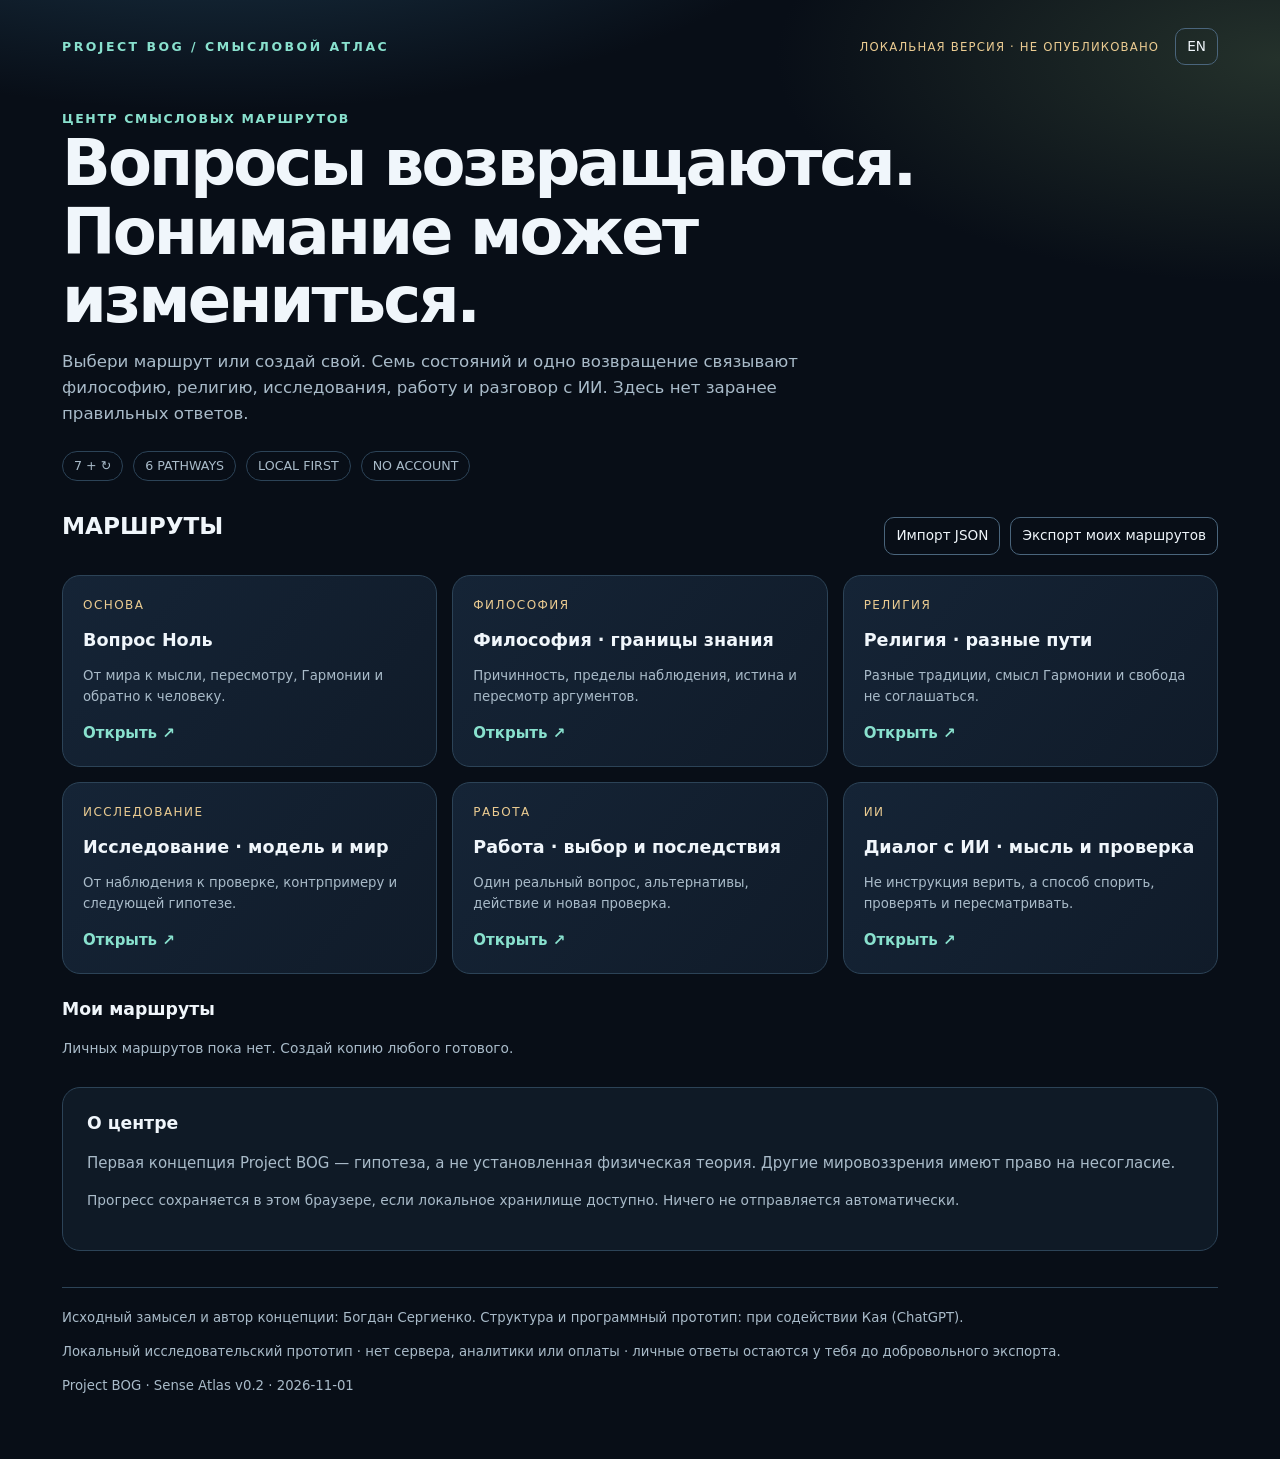
==== index.html @ 7aa726df "release: add Sense Atlas v0.2.0 index.html" ====
<!doctype html><html lang="ru"><head><meta charset="utf-8"><meta name="viewport" content="width=device-width, initial-scale=1"><meta name="color-scheme" content="dark"><meta name="description" content="Explore questions, revisit your answers, and build new paths of thought. Six free interactive routes: philosophy, research, faith, work and AI dialogue. No account or data collection."><meta property="og:type" content="website"><meta property="og:site_name" content="Project BOG"><meta property="og:title" content="Sense Atlas · Questions return. Understanding may change."><meta property="og:description" content="Six interactive thought paths. Challenge assumptions, revisit your answers, build your own route. Free and private in your browser."><title>Project BOG · Sense Atlas 0.2</title><style>
:root{color-scheme:dark;--bg:#080e17;--panel:#111d2b;--panel2:#142437;--line:#2c4357;--text:#f0f6fb;--muted:#a9bbc9;--accent:#89e1ce;--gold:#eacb91;--danger:#e8a6ad;--radius:18px}
*{box-sizing:border-box}html{scroll-behavior:smooth}body{margin:0;background:radial-gradient(ellipse 700px 300px at 17% -12%,#204056 0%,transparent 95%),radial-gradient(ellipse 560px 250px at 100% 4%,#24312b 0%,transparent 90%),var(--bg);color:var(--text);font:15px/1.58 system-ui,-apple-system,Segoe UI,Arial,sans-serif}button,input,textarea{font:inherit}button{cursor:pointer}button:focus-visible,input:focus-visible,textarea:focus-visible,a:focus-visible{outline:2px solid var(--gold);outline-offset:3px}a{color:var(--accent)}button:disabled{opacity:.4;cursor:not-allowed}h1,h2,h3,p{margin-top:0}h1{font-size:clamp(2.2rem,5.1vw,4rem);line-height:1.07;letter-spacing:-.045em;margin-bottom:14px}h2{font-size:1.45rem;line-height:1.3}h3{font-size:1.08rem;line-height:1.3}.wrap{max-width:1200px;margin:auto;padding:28px 22px 62px}.top{display:flex;align-items:center;justify-content:space-between;gap:18px;flex-wrap:wrap;margin-bottom:44px}.brand{font-size:.78rem;font-weight:800;letter-spacing:.2em;color:var(--accent)}.topright{display:flex;align-items:center;gap:16px}.mini{font-size:.73rem;letter-spacing:.1em;color:var(--gold);text-transform:uppercase}.hero{max-width:890px}.hero p{font-size:1.04rem;max-width:795px;color:var(--muted)}.underhero{display:flex;gap:10px;flex-wrap:wrap;margin:24px 0 30px}.pill{border:1px solid var(--line);color:var(--muted);padding:4px 11px;border-radius:99px;font-size:.79rem}.section-top{display:flex;justify-content:space-between;align-items:center;gap:12px;flex-wrap:wrap;margin:24px 0 14px}.eyebrow{font-size:.78rem;color:var(--accent);letter-spacing:.13em;text-transform:uppercase;font-weight:750}.routes{display:grid;grid-template-columns:repeat(3,minmax(0,1fr));gap:15px}.route{background:linear-gradient(130deg,#152436,#101b29);border:1px solid var(--line);border-radius:var(--radius);padding:20px;min-height:192px;display:flex;flex-direction:column;justify-content:space-between;gap:13px;text-align:left;color:var(--text)}.route:hover{border-color:var(--accent);transform:translateY(-1px)}.route .cat{font-size:.75rem;color:var(--gold);text-transform:uppercase;letter-spacing:.12em}.route strong{font-size:1.1rem;line-height:1.33}.route small{display:block;color:var(--muted);font-size:.83rem}.route .arrow{color:var(--accent);font-weight:bold}.panel{background:rgba(16,27,40,.95);border:1px solid var(--line);border-radius:var(--radius);padding:24px}.toolbar{display:flex;align-items:center;gap:10px;flex-wrap:wrap}.btn{border:0;border-radius:10px;background:var(--accent);color:#061a1a;font-weight:800;padding:11px 17px}.ghost,.light{border:1px solid #4a657c;border-radius:10px;background:transparent;color:var(--text);padding:10px 15px}.light{background:#1c2c3c}.smallbtn{padding:7px 11px;font-size:.85rem}.muted{color:var(--muted)}.hint{font-size:.86rem;color:var(--muted)}.layout{display:grid;grid-template-columns:minmax(0,1.75fr) minmax(270px,1fr);gap:16px;margin-top:17px}.question{font-size:clamp(1.24rem,2.8vw,1.85rem);line-height:1.34;font-weight:650;margin:24px 0}.choices{display:grid;gap:9px}.choice{border:1px solid #3d556b;border-radius:11px;background:#1b2a3d;text-align:left;color:var(--text);padding:13px 15px;min-height:50px}.choice:hover{border-color:var(--accent)}.choice.on{border-color:var(--accent);background:#153e38;box-shadow:inset 3px 0 var(--accent)}textarea,input{width:100%;border:1px solid #456079;border-radius:9px;background:#0b1725;color:var(--text);padding:10px 12px}textarea{min-height:84px;resize:vertical}.labels{font-size:.82rem;font-weight:700;color:var(--gold);margin:16px 0 8px}.stepbar{display:flex;gap:6px;margin:13px 0 8px}.stepbar span{flex:1;height:5px;background:#354354;border-radius:4px}.stepbar span.active{background:var(--accent)}.stepbar span.done{background:#809eaa}.controls{display:flex;gap:10px;justify-content:space-between;align-items:center;flex-wrap:wrap;margin-top:21px}.stack{display:flex;flex-direction:column;gap:9px}.looprow{padding:7px 12px;border-left:2px solid #446274;color:var(--muted);font-size:.91rem}.looprow.active{border-color:var(--accent);background:#17312e;color:var(--text)}.looprow b{color:var(--gold)}.source{border-top:1px solid var(--line);padding-top:15px;margin-top:17px}.source a{display:block;margin:8px 0;font-size:.85rem}.result{border:1px solid #427b70;background:#13322e;border-radius:12px;padding:16px;margin:14px 0}.result h3{margin-bottom:5px}.trace{padding-left:23px}.trace li{padding:7px 0;color:var(--muted)}.trace strong{color:var(--text)}.status{min-height:23px;color:var(--gold);margin-top:8px;font-size:.88rem}.foot{border-top:1px solid var(--line);margin-top:36px;padding-top:20px;color:var(--muted);font-size:.83rem}.sep{margin:28px 0;border:0;border-top:1px solid var(--line)}.modal{position:fixed;inset:0;background:rgba(0,0,0,.78);z-index:5;display:grid;place-items:center;padding:16px}.dialog{background:#122033;border:1px solid #476176;border-radius:16px;padding:22px;width:min(810px,100%);max-height:92vh;overflow:auto;box-shadow:0 30px 90px #0009}.editorGrid{display:grid;grid-template-columns:1fr 1fr;gap:13px}.field{display:block;font-size:.85rem;color:var(--muted);font-weight:700;margin-top:13px}.field textarea,.field input{margin-top:6px;font-weight:400}.editstep{border:1px solid var(--line);padding:13px;border-radius:10px;margin:14px 0}.editstep h3{color:var(--gold)}.hidden{display:none!important}.editorBtns{display:flex;justify-content:flex-end;gap:10px;margin-top:17px;flex-wrap:wrap}.exporttxt{white-space:pre-wrap;overflow-wrap:anywhere;max-height:35vh;min-height:130px}.badge{display:inline-block;background:#1a3334;color:var(--accent);padding:2px 8px;border-radius:8px;font-size:.7rem}.focus{outline:1px solid var(--accent)}@media(max-width:870px){.routes{grid-template-columns:repeat(2,minmax(0,1fr))}.layout{grid-template-columns:1fr}}@media(max-width:540px){.wrap{padding:18px 12px 38px}.top{margin-bottom:28px}.topright{gap:7px}.routes{grid-template-columns:1fr}.route{min-height:145px}.panel{padding:17px}.editorGrid{grid-template-columns:1fr}.dialog{padding:14px}}@media(prefers-reduced-motion:reduce){html{scroll-behavior:auto}.route:hover{transform:none}}
</style></head><body>
<main class="wrap"><header class="top"><div class="brand" id="brand"></div><div class="topright"><span class="mini" id="private"></span><button type="button" id="lang" class="ghost smallbtn" aria-label="Switch language">EN</button></div></header>
<section class="hero"><div class="eyebrow" id="subtitle"></div><h1 id="topline"></h1><p id="lede"></p><div class="underhero"><span class="pill">7 + ↻</span><span class="pill">6 PATHWAYS</span><span class="pill">LOCAL FIRST</span><span class="pill">NO ACCOUNT</span></div></section>
<section id="hub"><div class="section-top"><h2 id="topicsHeading"></h2><div class="toolbar"><button class="ghost smallbtn" id="importBtn" type="button"></button><button class="ghost smallbtn" id="exportBtn" type="button"></button></div></div><div id="routes" class="routes"></div><div class="section-top"><div><h3 id="copiesHeading"></h3><p class="hint" id="noCustom"></p></div></div><div class="panel"><h3 id="about"></h3><p class="muted" id="aboutText"></p><p class="hint" id="storage"></p></div></section>
<section id="play" class="hidden"><div class="toolbar"><button class="ghost smallbtn" id="hubBtn" type="button"></button><span class="badge" id="topicCat"></span><button class="ghost smallbtn" id="cloneBtn" type="button"></button><button class="ghost smallbtn hidden" id="editBtn" type="button"></button></div><div class="section-top"><div><h2 id="topicTitle" style="margin-bottom:4px"></h2><p id="topicDesc" class="muted"></p></div></div>
<div class="layout"><article class="panel" id="activePanel"><div class="eyebrow" id="stepCount"></div><div class="stepbar" id="stepbar" aria-label="Pathway progress"></div><h3 id="anchor"></h3><p class="question" id="question"></p><div class="choices" id="choices"></div><label for="ownText" class="field" id="ownLabel"></label><textarea id="ownText" maxlength="2000"></textarea><div class="toolbar" style="margin-top:9px"><button id="saveOwn" class="light smallbtn" type="button"></button></div><div class="controls"><button id="back" class="ghost" type="button"></button><button id="next" class="btn" type="button"></button></div><div id="result" aria-live="polite"></div><div id="playStatus" class="status" role="status"></div></article><aside class="panel"><div class="eyebrow" id="routeStructure"></div><div id="loop"></div><div class="source"><div class="eyebrow" id="sourcesTitle"></div><a href="https://doi.org/10.5281/zenodo.23807064" target="_blank" rel="noopener noreferrer" id="source1"></a><a href="https://doi.org/10.5281/zenodo.23809741" target="_blank" rel="noopener noreferrer" id="source2"></a><a href="https://doi.org/10.5281/zenodo.23813799" target="_blank" rel="noopener noreferrer" id="source3"></a><a href="https://www.religiousforums.com/threads/if-a-world-can-break-its-own-rules-and-still-preserve-order-what-do-we-call-harmony.299128/" target="_blank" rel="noopener noreferrer" id="source4"></a></div><div class="source hint" id="limits"></div></aside></div></section>
<footer class="foot"><p id="attribution"></p><p id="footer"></p><span>Project BOG · Sense Atlas v0.2 · 2026-11-01</span></footer></main>
<div id="editorModal" class="modal hidden" role="dialog" aria-modal="true" aria-labelledby="editorTitle"><div class="dialog"><div class="toolbar" style="justify-content:space-between"><h2 id="editorTitle"></h2><button class="ghost smallbtn" id="editorClose" type="button">✕</button></div><p id="editorWarn" class="hint"></p><label class="field" id="titleLabel" for="editTitleInput"></label><input id="editTitleInput" maxlength="130"><label class="field" id="descLabel" for="editDescInput"></label><textarea id="editDescInput" maxlength="400" rows="2"></textarea><h3 id="questionsLabel"></h3><div id="editSteps"></div><div class="editorBtns"><button id="deleteCustom" class="ghost hidden" type="button"></button><button class="ghost" type="button" id="editorCancel"></button><button class="btn" type="button" id="editorSave"></button></div><div id="editorStatus" class="status" role="status"></div></div></div>
<div id="promptModal" class="modal hidden" role="dialog" aria-modal="true" aria-labelledby="promptTitle"><div class="dialog"><div class="toolbar" style="justify-content:space-between"><h2 id="promptTitle">AI</h2><button class="ghost smallbtn" id="promptClose" type="button">✕</button></div><p id="promptWarn" class="hint"></p><textarea class="exporttxt" id="promptText" readonly aria-label="Prompt text"></textarea><div class="editorBtns"><button class="btn" id="promptCopy" type="button"></button></div><div id="promptStatus" class="status" role="status"></div></div></div><input id="jsonInput" class="hidden" type="file" accept=".json,application/json">
<script id="packData" type="application/json">[{"id":"zero","category":"foundation","ru":{"title":"Вопрос Ноль","desc":"От мира к мысли, пересмотру, Гармонии и обратно к человеку.","steps":[{"anchor":"Человек","question":"Что остаётся неизменным, когда наше понимание мира меняется?","options":["Сам наблюдаемый мир","Возможно, более глубокие закономерности","Пока не знаю"]},{"anchor":"Мысль в цикле","question":"Если видимое правило перестало работать, с чего начать?","options":["Проверить, был ли закон нарушен","Проверить границы нашей модели","Найти наблюдение, различающее версии"]},{"anchor":"Пересмотр","question":"Если отдельные состояния меняются, а глобальное свойство сохраняется, что пересмотреть?","options":["Наш критерий порядка","То, что мы считаем полной картиной","Пока не хватает данных"]},{"anchor":"Мысль человека","question":"Если мир устойчив, что это говорит о его происхождении?","options":["Возможен замысел","Возможна самоорганизация","Устойчивость сама по себе не устанавливает причину"]},{"anchor":"Пересмотр","question":"Какое доказательство изменило бы твой предыдущий ответ?","options":["Новый проверяемый результат","Строгий контрпример","Я ещё не знаю, что решит спор"]},{"anchor":"Гармония","question":"Нужно ли окончательно определять Гармонию, чтобы исследовать её?","options":["Можно оставить смысл открытым","Для проверки нужен строгий критерий","Философское значение и математическую модель нужно различать"]},{"anchor":"Человек","question":"Как этот путь касается твоей реальной жизни?","options":["Пересмотреть привычное объяснение","Обсудить важный вопрос","Сначала проверить предпосылку"]},{"anchor":"Возвращение","question":"Что остаётся неизменным, когда наше понимание мира меняется?","options":["Сам наблюдаемый мир","Возможно, более глубокие закономерности","Пока не знаю"]}]},"en":{"title":"Question Zero","desc":"From the world to thought, revision, Harmony and back to the human.","steps":[{"anchor":"Human","question":"What remains unchanged when our understanding of the world changes?","options":["The world we observe","Perhaps deeper regularities","I do not know yet"]},{"anchor":"Thought in a cycle","question":"If an apparent rule stops working, what should we ask first?","options":["Was a law actually broken?","Is our model incomplete?","What observation would distinguish these explanations?"]},{"anchor":"Revision","question":"If local states change but a global property persists, what should be reconsidered?","options":["Our test of order","What we regard as a complete picture","We need more evidence"]},{"anchor":"Human thought","question":"If a world is stable, what does that tell us about its origin?","options":["Design is possible","Self-organization is possible","Stability alone cannot establish an origin"]},{"anchor":"Revision","question":"What evidence would change your previous answer?","options":["A new reproducible finding","A rigorous counterexample","I do not yet know what would settle it"]},{"anchor":"Harmony","question":"Must Harmony be defined once and for all to be investigated?","options":["The concept may remain open","Testing requires a precise criterion","Distinguish philosophical meaning from mathematical models"]},{"anchor":"Human","question":"How does this path touch your real life?","options":["Reconsider a familiar explanation","Discuss an important question","First, test the premise"]},{"anchor":"Return","question":"What remains unchanged when our understanding of the world changes?","options":["The world we observe","Perhaps deeper regularities","I do not know yet"]}]}},{"id":"philosophy","category":"philosophy","ru":{"title":"Философия · границы знания","desc":"Причинность, пределы наблюдения, истина и пересмотр аргументов.","steps":[{"anchor":"Человек","question":"Если два объяснения одинаково согласуются с фактами, что можно считать знанием?","options":["То, что выдерживает проверки","Лучшее на сегодня объяснение","Не знаю, что их различит"]},{"anchor":"Мысль в цикле","question":"Как наблюдатель отличит свой вывод от предположения?","options":["Укажет доказательства","Сравнит альтернативы","Назовёт границы наблюдений"]},{"anchor":"Пересмотр","question":"Если найден контрпример, что следует пересмотреть?","options":["Предпосылку аргумента","Значение ключевого слова","Сам способ проверки"]},{"anchor":"Мысль человека","question":"Должно ли объяснение происхождения иметь первую причину?","options":["Возможно, да","Не обязательно","Вопрос может быть сформулирован неправильно"]},{"anchor":"Пересмотр","question":"Какую часть своих убеждений ты готов изменить при сильном возражении?","options":["Конкретный вывод","Основополагающую предпосылку","Сначала проверю само возражение"]},{"anchor":"Гармония","question":"Может ли порядок быть реальным, если мы не знаем его причины?","options":["Да, причина может быть неизвестной","Нужна определённая модель","Не следует путать модель и реальность"]},{"anchor":"Человек","question":"Где в реальной жизни тебе нужно отличать факты от интерпретации?","options":["В решении о будущем","В споре с человеком","В оценке собственной ошибки"]},{"anchor":"Возвращение","question":"Если два объяснения одинаково согласуются с фактами, что можно считать знанием?","options":["То, что выдерживает проверки","Лучшее на сегодня объяснение","Не знаю, что их различит"]}]},"en":{"title":"Philosophy · Limits of Knowledge","desc":"Causality, observational limits, truth, and revising arguments.","steps":[{"anchor":"Human","question":"If two explanations fit the same evidence, what can count as knowledge?","options":["Claims that survive testing","The best current explanation","I do not know how to distinguish them"]},{"anchor":"Thought in a cycle","question":"How can an observer distinguish a conclusion from an assumption?","options":["Show the evidence","Compare alternatives","State observational limits"]},{"anchor":"Revision","question":"If a counterexample appears, what should be revised?","options":["A premise of the argument","A key term’s meaning","The testing method itself"]},{"anchor":"Human thought","question":"Must an explanation of origins have a first cause?","options":["Possibly yes","Not necessarily","Perhaps the question is malformed"]},{"anchor":"Revision","question":"What would you revise after a strong objection?","options":["A specific conclusion","A foundational assumption","First test the objection"]},{"anchor":"Harmony","question":"Can order be real even when its cause is unknown?","options":["Yes, the cause may be unknown","We need an explicit model","Do not conflate model and reality"]},{"anchor":"Human","question":"Where in everyday life must you separate facts from interpretation?","options":["Planning the future","Disagreeing with someone","Reviewing my own error"]},{"anchor":"Return","question":"If two explanations fit the same evidence, what can count as knowledge?","options":["Claims that survive testing","The best current explanation","I do not know how to distinguish them"]}]}},{"id":"religion","category":"religion","ru":{"title":"Религия · разные пути","desc":"Разные традиции, смысл Гармонии и свобода не соглашаться.","steps":[{"anchor":"Человек","question":"Почему люди разных традиций иногда задают похожие вопросы, но дают разные ответы?","options":["Разный исторический опыт","Разные исходные предпосылки","Вопросы могут быть не одинаковыми"]},{"anchor":"Мысль в цикле","question":"Если два учения расходятся, нужно ли искать общее объяснение?","options":["Общее основание может существовать","Различия нужно сохранить","Сначала понять каждое учение отдельно"]},{"anchor":"Пересмотр","question":"Может ли личный опыт быть убедительным для того, кто его не переживал?","options":["Только для пережившего","Если есть независимое подтверждение","Он важен, но не обязан убеждать других"]},{"anchor":"Мысль человека","question":"Предполагает ли порядок мира разумного создателя?","options":["Это одно из объяснений","Возможны безличные процессы","Одного порядка для вывода недостаточно"]},{"anchor":"Пересмотр","question":"Что могло бы заставить тебя пересмотреть привычную духовную интерпретацию?","options":["Исторический источник","Серьёзное возражение","Опыт, противоречащий ожиданию"]},{"anchor":"Гармония","question":"Может ли Гармония быть вопросом, а не обязательной догмой?","options":["Да, пусть остаётся открытой","Нужна определённая доктрина","Это зависит от традиции"]},{"anchor":"Человек","question":"Как говорить с человеком другой веры, не стирая различий?","options":["Сначала уточнить его смысл слов","Задавать вопросы, не навязывать ответ","Назвать реальные расхождения уважительно"]},{"anchor":"Возвращение","question":"Почему люди разных традиций иногда задают похожие вопросы, но дают разные ответы?","options":["Разный исторический опыт","Разные исходные предпосылки","Вопросы могут быть не одинаковыми"]}]},"en":{"title":"Religion · Different Paths","desc":"Different traditions, Harmony, and the freedom to disagree.","steps":[{"anchor":"Human","question":"Why do different traditions sometimes ask similar questions but offer different answers?","options":["Different histories","Different starting assumptions","Perhaps the questions themselves differ"]},{"anchor":"Thought in a cycle","question":"If two teachings conflict, must we seek one shared explanation?","options":["There may be a shared basis","Preserve genuine differences","First understand each teaching on its own terms"]},{"anchor":"Revision","question":"Can personal experience persuade someone who has not shared it?","options":["Only its experiencer","With independent corroboration","It matters but need not persuade others"]},{"anchor":"Human thought","question":"Does worldly order require an intelligent creator?","options":["That is one possible explanation","Impersonal processes are possible","Order alone is insufficient to conclude"]},{"anchor":"Revision","question":"What might lead you to revise a familiar spiritual interpretation?","options":["A historical source","A serious objection","Experience that challenges expectations"]},{"anchor":"Harmony","question":"Can Harmony remain a question rather than a mandatory doctrine?","options":["Yes, leave it open","A defined doctrine is needed","It depends on the tradition"]},{"anchor":"Human","question":"How can we talk across faiths without erasing differences?","options":["Ask what the terms mean to them","Ask rather than impose answers","Name disagreements with respect"]},{"anchor":"Return","question":"Why do different traditions sometimes ask similar questions but offer different answers?","options":["Different histories","Different starting assumptions","Perhaps the questions themselves differ"]}]}},{"id":"science","category":"science","ru":{"title":"Исследование · модель и мир","desc":"От наблюдения к проверке, контрпримеру и следующей гипотезе.","steps":[{"anchor":"Человек","question":"Какое наблюдение заставило тебя считать явление закономерным?","options":["Повторяемое измерение","Согласие нескольких независимых источников","Пока это лишь гипотеза"]},{"anchor":"Мысль в цикле","question":"Что может объяснить расхождение модели с наблюдением?","options":["Ошибка измерения","Ограниченность модели","Новое явление"]},{"anchor":"Пересмотр","question":"Какой контрпример наиболее важен для теории?","options":["Опровергающий ключевое предсказание","Показывающий скрытое допущение","Нарушающий критерий воспроизводимости"]},{"anchor":"Мысль человека","question":"Как отличить устойчивость системы от нашего краткого наблюдения?","options":["Увеличить период проверки","Менять начальные условия","Оценить границы применимости"]},{"anchor":"Пересмотр","question":"Что нужно сохранить при обновлении модели?","options":["Исходные данные","Историю гипотез и ошибок","Воспроизводимый тест"]},{"anchor":"Гармония","question":"Можно ли назвать глобальный инвариант Гармонией?","options":["Как метафору — возможно","Только после точного определения","Не обязательно использовать это слово"]},{"anchor":"Человек","question":"Что ты проверишь на практике следующим?","options":["Определю измеримый критерий","Построю контрпример","Повторю опыт независимо"]},{"anchor":"Возвращение","question":"Какое наблюдение заставило тебя считать явление закономерным?","options":["Повторяемое измерение","Согласие нескольких независимых источников","Пока это лишь гипотеза"]}]},"en":{"title":"Research · Model and World","desc":"From observation to testing, counterexamples, and the next hypothesis.","steps":[{"anchor":"Human","question":"What observation led you to regard a pattern as a law?","options":["A repeated measurement","Agreement of independent sources","It remains a hypothesis"]},{"anchor":"Thought in a cycle","question":"What could explain a model–observation mismatch?","options":["Measurement error","An incomplete model","A new phenomenon"]},{"anchor":"Revision","question":"Which counterexample matters most?","options":["One that refutes a central prediction","One that exposes a hidden assumption","One that fails reproducibility"]},{"anchor":"Human thought","question":"How do we distinguish genuine stability from a short observation window?","options":["Observe for longer","Vary initial conditions","Test the domain of applicability"]},{"anchor":"Revision","question":"What must survive a model revision?","options":["Original data","History of hypotheses and errors","A reproducible test"]},{"anchor":"Harmony","question":"Could a global invariant be called Harmony?","options":["Perhaps metaphorically","Only with a precise definition","The word may not be necessary"]},{"anchor":"Human","question":"What will you test next in practice?","options":["Define a measurable criterion","Construct a counterexample","Independently replicate the result"]},{"anchor":"Return","question":"What observation led you to regard a pattern as a law?","options":["A repeated measurement","Agreement of independent sources","It remains a hypothesis"]}]}},{"id":"work","category":"work","ru":{"title":"Работа · выбор и последствия","desc":"Один реальный вопрос, альтернативы, действие и новая проверка.","steps":[{"anchor":"Человек","question":"Что в твоей работе повторяется и мешает двигаться дальше?","options":["Одинаковая ошибка","Неясная задача","Потеря времени"]},{"anchor":"Мысль в цикле","question":"Как проверить, что проблема сформулирована правильно?","options":["Наблюдать процесс","Спросить участников","Найти измеримый результат"]},{"anchor":"Пересмотр","question":"Какое предположение ты до сих пор не проверял?","options":["О причинах проблемы","О возможностях команды","О собственных ограничениях"]},{"anchor":"Мысль человека","question":"Какой альтернативный путь имеет наименьшую цену ошибки?","options":["Маленький эксперимент","Смена порядка шагов","Отказ от лишнего действия"]},{"anchor":"Пересмотр","question":"Что заставит тебя изменить выбранный подход?","options":["Непредвиденные затраты","Новый факт","Чужое обоснованное возражение"]},{"anchor":"Гармония","question":"Что должно оставаться устойчивым при изменении процесса?","options":["Безопасность и уважение","Качество результата","Время и свобода людей"]},{"anchor":"Человек","question":"Какое одно действие ты реально сделаешь следующим?","options":["Запишу критерий результата","Проведу короткий эксперимент","Поговорю с нужным человеком"]},{"anchor":"Возвращение","question":"Что в твоей работе повторяется и мешает двигаться дальше?","options":["Одинаковая ошибка","Неясная задача","Потеря времени"]}]},"en":{"title":"Work · Decisions and Consequences","desc":"A practical problem, alternatives, action, and a fresh review.","steps":[{"anchor":"Human","question":"What repeats at work and prevents progress?","options":["The same error","An unclear task","Time being lost"]},{"anchor":"Thought in a cycle","question":"How can you test whether the problem is framed correctly?","options":["Observe the workflow","Ask the people involved","Identify a measurable outcome"]},{"anchor":"Revision","question":"Which assumption remains untested?","options":["The cause of the problem","The team’s capacity","My own constraints"]},{"anchor":"Human thought","question":"Which alternative limits the cost of failure?","options":["A small experiment","A different sequence","Removing an unnecessary step"]},{"anchor":"Revision","question":"What would make you change your plan?","options":["Unexpected costs","New evidence","A well-supported objection"]},{"anchor":"Harmony","question":"What must remain stable during a process change?","options":["Safety and respect","Result quality","People’s time and freedom"]},{"anchor":"Human","question":"What single action will you take next?","options":["Write a result criterion","Run a small experiment","Talk with the right person"]},{"anchor":"Return","question":"What repeats at work and prevents progress?","options":["The same error","An unclear task","Time being lost"]}]}},{"id":"ai","category":"ai","ru":{"title":"Диалог с ИИ · мысль и проверка","desc":"Не инструкция верить, а способ спорить, проверять и пересматривать.","steps":[{"anchor":"Человек","question":"Чего ты хочешь от следующего диалога с ИИ?","options":["Разобрать вопрос","Найти слабое место идеи","Разработать проверяемый план"]},{"anchor":"Мысль в цикле","question":"Какое утверждение ИИ должен проверить первым?","options":["Главную предпосылку","Доступные данные","Альтернативную интерпретацию"]},{"anchor":"Пересмотр","question":"Если ИИ предлагает уверенный ответ, что стоит запросить?","options":["Основания и источники","Контрпример","Границы уверенности"]},{"anchor":"Мысль человека","question":"Какую роль должен играть автор идеи?","options":["Поставщик гипотезы","Участник критики","Не источник обязательной истины"]},{"anchor":"Пересмотр","question":"Что считать признаком содержательного пересмотра?","options":["Явное исправление вывода","Обоснование причин изменения","Применение к новой задаче"]},{"anchor":"Гармония","question":"Как сохранить Гармонию как открытый вопрос, а не команду?","options":["Разделять образ и тест","Разрешить отрицательный ответ","Держать альтернативы доступными"]},{"anchor":"Человек","question":"Какой вопрос стоит вернуть человеку после разговора?","options":["Что теперь проверять?","Что осталось неизвестным?","Какое решение затрагивает жизнь?"]},{"anchor":"Возвращение","question":"Чего ты хочешь от следующего диалога с ИИ?","options":["Разобрать вопрос","Найти слабое место идеи","Разработать проверяемый план"]}]},"en":{"title":"Dialogue with AI · Thought and Testing","desc":"Not an instruction to believe, but a method of critique and revision.","steps":[{"anchor":"Human","question":"What do you want from your next AI conversation?","options":["Explore a question","Find a weak point in an idea","Develop a testable plan"]},{"anchor":"Thought in a cycle","question":"Which claim should AI examine first?","options":["The main premise","The available evidence","An alternative interpretation"]},{"anchor":"Revision","question":"When AI offers a confident answer, what should you ask for?","options":["Evidence and sources","A counterexample","Limits of confidence"]},{"anchor":"Human thought","question":"What role should an idea’s author have?","options":["A source of hypotheses","A participant in criticism","Not an authority beyond question"]},{"anchor":"Revision","question":"What would count as meaningful revision?","options":["An explicit correction","A reasoned account of change","Applying the revision to a new task"]},{"anchor":"Harmony","question":"How can Harmony remain an open question rather than a command?","options":["Distinguish metaphor from test","Allow a negative answer","Keep alternatives visible"]},{"anchor":"Human","question":"What question should return to the human after the dialogue?","options":["What should we test now?","What remains unknown?","What decision affects life?"]},{"anchor":"Return","question":"What do you want from your next AI conversation?","options":["Explore a question","Find a weak point in an idea","Develop a testable plan"]}]}}]</script><script id="uiData" type="application/json">{"ru":{"eyebrow":"PROJECT BOG / СМЫСЛОВОЙ АТЛАС","subtitle":"Центр смысловых маршрутов","topline":"Вопросы возвращаются. Понимание может измениться.","lede":"Выбери маршрут или создай свой. Семь состояний и одно возвращение связывают философию, религию, исследования, работу и разговор с ИИ. Здесь нет заранее правильных ответов.","private":"ЛОКАЛЬНАЯ ВЕРСИЯ · НЕ ОПУБЛИКОВАНО","topics":"МАРШРУТЫ","start":"Пройти маршрут","new":"Создать свою версию","edit":"Изменить","exportPacks":"Экспорт моих маршрутов","importPacks":"Импорт JSON","storage":"Прогресс сохраняется в этом браузере, если локальное хранилище доступно. Ничего не отправляется автоматически.","storageBlocked":"Сохранение браузером недоступно: экспортируй свои маршруты в JSON перед закрытием. Ничего не отправляется автоматически.","noCustom":"Личных маршрутов пока нет. Создай копию любого готового.","about":"О центре","linked":"ОПОРЫ И СВЯЗИ","transparency":"Первая концепция Project BOG — гипотеза, а не установленная физическая теория. Другие мировоззрения имеют право на несогласие.","hub":"Все маршруты","progress":"СОСТОЯНИЕ","choose":"Выбери вариант или запиши собственную мысль.","own":"Свой ответ / возражение","ownPlace":"Можно оспорить сам вопрос или записать другой ответ…","saveOwn":"Сохранить мысль","back":"Назад","next":"Следующий вопрос","close":"Замкнуть цикл","reset":"Начать заново","finish":"Вопрос вернулся","same":"Тот же текст ответа. Но между ответами появилась новая история. Это ещё не доказывает, что понимание осталось прежним.","changed":"Ответ изменился. Ты вернулся к вопросу, но выбрал другое объяснение. Это не доказывает, какое из них истинно.","story":"ПРОЙДЕННЫЙ ПУТЬ","linkedNext":"СЛЕДУЮЩИЕ СМЫСЛОВЫЕ СВЯЗИ","initial":"Первоначальный ответ","return":"Ответ после возвращения","download":"Скачать историю · Markdown","prompt":"Промпт для разговора с ИИ","again":"Пройти заново","copies":"Мои маршруты","editor":"Редактор маршрута","editTitle":"Название","editDesc":"Описание","questions":"Вопросы, якоря и варианты ответа","options":"Варианты: один на строку (2–4)","save":"Сохранить маршрут","cancel":"Отмена","delete":"Удалить маршрут","confirmDelete":"Удалить этот локальный маршрут?","warn":"Текст маршрута пишется на выбранном языке. Интерфейс можно переключить, но чужой перевод автоматически не создаётся.","importOk":"Импортировано маршрутов: ","importErr":"Импорт не выполнен: ","exportEmpty":"Сначала создай свой маршрут — готовые маршруты уже входят в приложение.","ownSaved":"Собственная мысль сохранена.","downloaded":"Файл создан.","promptHint":"Промпт показан ниже. Никаких сообщений ИИ не отправлено. Проверь личные данные перед копированием.","copy":"Скопировать","copyOk":"Текст скопирован.","copyFail":"Выдели текст и скопируй вручную.","closeModal":"Закрыть","source1":"Первая концепция · восемь уровней","source2":"Циклы и причинный возврат","source3":"Математическая Гармония","source4":"Обсуждение с людьми","attribution":"Исходный замысел и автор концепции: Богдан Сергиенко. Структура и программный прототип: при содействии Кая (ChatGPT).","footer":"Локальный исследовательский прототип · нет сервера, аналитики или оплаты · личные ответы остаются у тебя до добровольного экспорта.","canReset":"Текущий путь будет начат заново. Продолжить?","category":{"foundation":"Основа","philosophy":"Философия","religion":"Религия","science":"Исследование","work":"Работа","ai":"ИИ","custom":"Мой маршрут"},"promptIntro":"Ты мой критический собеседник. Ниже путь из семи вопросов и возврата к исходному. Не принимай идеи на веру. Сначала перескажи мой ход мысли, затем укажи слабейшие предпосылки, предложи два альтернативных объяснения и один проверяемый следующий вопрос. Различай наблюдения, философские аналогии и гипотезы. Не выдавай вывод о сознании или объективной истине без оснований."},"en":{"eyebrow":"PROJECT BOG / SENSE ATLAS","subtitle":"A hub of question pathways","topline":"Questions return. Understanding may change.","lede":"Choose a pathway or make your own. Seven states plus a return connect philosophy, religion, research, work and conversations with AI. There are no predetermined correct answers.","private":"LOCAL VERSION · NOT PUBLISHED","topics":"PATHWAYS","start":"Start pathway","new":"Make your own version","edit":"Edit","exportPacks":"Export my pathways","importPacks":"Import JSON","storage":"Progress is stored in this browser when local storage is available. Nothing is sent automatically.","storageBlocked":"Browser storage is unavailable. Export personal pathways to JSON before closing. Nothing is sent automatically.","noCustom":"No personal pathways yet. Copy one of the built-in pathways to begin.","about":"About the hub","linked":"SOURCES & CONNECTIONS","transparency":"The first Project BOG concept is a hypothesis, not an established physical theory. Other worldviews may disagree.","hub":"All pathways","progress":"STATE","choose":"Choose an option or write your own thought.","own":"My own answer / objection","ownPlace":"You may question the premise or write another answer…","saveOwn":"Save thought","back":"Back","next":"Next question","close":"Close the loop","reset":"Restart","finish":"The question returned","same":"The wording of your answer matched. But a new history now separates the answers. This does not prove that your understanding stayed the same.","changed":"Your answer changed. The question returned, but you chose a different explanation. This does not prove which one is true.","story":"YOUR PATH","linkedNext":"NEXT MEANING LINKS","initial":"Initial answer","return":"Answer after returning","download":"Download history · Markdown","prompt":"Prompt for an AI conversation","again":"Start again","copies":"My pathways","editor":"Pathway editor","editTitle":"Title","editDesc":"Description","questions":"Questions, anchors and answers","options":"Options: one per line (2–4)","save":"Save pathway","cancel":"Cancel","delete":"Delete pathway","confirmDelete":"Delete this local pathway?","warn":"The custom pathway uses the language in which you wrote it. Changing the interface language does not automatically translate your work.","importOk":"Pathways imported: ","importErr":"Import failed: ","exportEmpty":"Create a personal pathway first. Built-in pathways are already in the app.","ownSaved":"Your thought was saved.","downloaded":"The file is ready.","promptHint":"Your prompt is shown below. Nothing has been sent to AI. Check it for personal details before copying.","copy":"Copy","copyOk":"Copied to clipboard.","copyFail":"Select the text and copy it manually.","closeModal":"Close","source1":"First concept · Eight levels","source2":"Cycles and causal return","source3":"Mathematical Harmony","source4":"Open public discussion","attribution":"Concept and original vision: Bogdan Sergienko. Structure and software prototype developed with Kai (ChatGPT).","footer":"Local research prototype · no server, tracking or payments · private answers stay with you until you export them.","canReset":"Restart the current pathway?","category":{"foundation":"Foundation","philosophy":"Philosophy","religion":"Religion","science":"Research","work":"Work","ai":"AI","custom":"My pathway"},"promptIntro":"Be my critical thinking partner. Below is a path of seven questions and a return to the starting point. Do not accept claims on authority. First restate my reasoning, then identify its weakest assumptions, offer two alternative explanations and one testable next question. Separate observations, philosophical analogies and hypotheses. Do not infer consciousness or objective truth without evidence."}}</script><script>
'use strict';
const BASE=JSON.parse(document.getElementById('packData').textContent),UI=JSON.parse(document.getElementById('uiData').textContent),KEY='bog-sense-atlas-0.2';
const LINKS={zero:['philosophy','religion'],philosophy:['science','religion'],religion:['philosophy','work'],science:['ai','work'],work:['ai','zero'],ai:['zero','philosophy']};
const el=id=>document.getElementById(id),text=(id,v)=>{el(id).textContent=String(v??'')},safe=(s,max=400)=>String(s??'').trim().slice(0,max),make=(tag,cl,txt)=>{let n=document.createElement(tag);if(cl)n.className=cl;if(txt!==undefined)n.textContent=txt;return n;};
let lang='ru',custom=[],active='zero',index=0,responses=[],screen='hub',draft=null,savedStatus='',savedRuns=[],progress={};
const storageAvailable=(()=>{try{localStorage.setItem(KEY+'-probe','1');localStorage.removeItem(KEY+'-probe');return true}catch(e){return false}})();
const L=()=>UI[lang],route=()=>custom.find(x=>x.id===active)||BASE.find(x=>x.id===active)||BASE[0],isCustom=()=>custom.some(x=>x.id===active),content=(p)=>p.custom?p.content:p[lang],step=(i)=>content(route()).steps[i],stateText=(r,i)=>{if(!r)return '';if(r.kind==='custom')return r.text;let s=step(i);return s.options[r.index]||'';};
const store=()=>{if(screen==='play')progress[active]={index,responses:responses.slice()};try{localStorage.setItem(KEY,JSON.stringify({custom,active,index,responses,screen,lang,savedRuns,progress}));return true}catch(e){return false}};
function load(){try{let v=JSON.parse(localStorage.getItem(KEY)||'{}');lang=v.lang==='en'?'en':'ru';custom=Array.isArray(v.custom)?v.custom.filter(validate).slice(0,40):[];active=typeof v.active==='string'&&[...BASE,...custom].some(x=>x.id===v.active)?v.active:'zero';responses=Array.isArray(v.responses)?v.responses.slice(0,8).map((r,i)=>normalizeResponse(r,i)).filter(Boolean):[];progress=v.progress&&typeof v.progress==='object'&&!Array.isArray(v.progress)?v.progress:{};index=Math.max(0,Math.min(8,Number.isInteger(v.index)?v.index:0));if(index>responses.length)index=responses.length;screen=v.screen==='play'?'play':'hub';savedRuns=Array.isArray(v.savedRuns)?v.savedRuns.slice(-10):[];}catch(e){/* storage may be blocked on file:// */}}
function normalizeResponse(r,i){if(r&&r.kind==='custom'&&typeof r.text==='string')return {kind:'custom',text:safe(r.text,2000)};if(r&&r.kind==='option'&&Number.isInteger(r.index)&&r.index>=0&&r.index<4)return {kind:'option',index:r.index};return null}
function validate(p){if(!p||typeof p!=='object'||p.custom!==true||typeof p.id!=='string'||typeof p.locale!=='string'||!p.content||typeof p.content!=='object')return false;let c=p.content;if(typeof c.title!=='string'||c.title.length>130||typeof c.desc!=='string'||c.desc.length>400||!Array.isArray(c.steps)||c.steps.length!==8)return false;return c.steps.every(s=>s&&typeof s.anchor==='string'&&s.anchor.length<=60&&typeof s.question==='string'&&s.question.length<=500&&Array.isArray(s.options)&&s.options.length>=2&&s.options.length<=4&&s.options.every(o=>typeof o==='string'&&o.length<=240));}
function renderShell(){let l=L();document.documentElement.lang=lang;for(let [id,v] of [['brand',l.eyebrow],['private',l.private],['subtitle',l.subtitle],['topline',l.topline],['lede',l.lede],['topicsHeading',l.topics],['importBtn',l.importPacks],['exportBtn',l.exportPacks],['copiesHeading',l.copies],['noCustom',custom.length?'':l.noCustom],['about',l.about],['aboutText',l.transparency],['storage',storageAvailable?l.storage:l.storageBlocked],['hubBtn',l.hub],['cloneBtn',l.new],['editBtn',l.edit],['routeStructure',l.topics],['sourcesTitle',l.linked],['limits',l.transparency],['attribution',l.attribution],['footer',l.footer],['source1',l.source1],['source2',l.source2],['source3',l.source3],['source4',l.source4]])text(id,v);text('lang',lang==='ru'?'EN':'RU');el('hub').classList.toggle('hidden',screen!=='hub');el('play').classList.toggle('hidden',screen!=='play');if(screen==='hub')drawHub();else drawPlay()}
function drawHub(){el('routes').replaceChildren();for(let p of [...BASE,...custom]){let c=content(p),b=make('button','route');b.type='button';b.dataset.route=p.id;let a=make('span','cat',p.custom?L().category.custom:L().category[p.category]||p.category),h=make('strong','',c.title),d=make('small','',c.desc),arrow=make('span','arrow',lang==='ru'?'Открыть ↗':'Open ↗');b.append(a,h,d,arrow);el('routes').appendChild(b)}}
function openRoute(id){active=id;const prior=progress[id];index=prior&&Number.isInteger(prior.index)?Math.max(0,Math.min(8,prior.index)):0;responses=prior&&Array.isArray(prior.responses)?prior.responses.slice(0,8).map((r,i)=>normalizeResponse(r,i)).filter(Boolean):[];if(index>responses.length)index=responses.length;screen='play';savedStatus='';store();renderShell();el('play').scrollIntoView({block:'start'});}
function drawPlay(){let l=L(),p=route(),c=content(p);text('topicCat',p.custom?l.category.custom:l.category[p.category]);text('topicTitle',c.title);text('topicDesc',c.desc);el('editBtn').classList.toggle('hidden',!isCustom());let loop=el('loop');loop.replaceChildren();c.steps.forEach((s,i)=>{let n=make('div','looprow'+(i===index?' active':''),(i===7?'↻ ':`${i+1} · `)+s.anchor);loop.appendChild(n)});el('stepbar').replaceChildren();for(let i=0;i<8;i++)el('stepbar').appendChild(make('span',i===index?'active':i<index?'done':''));text('back',l.back);el('back').disabled=index===0;el('ownText').classList.toggle('hidden',index===8);el('saveOwn').classList.toggle('hidden',index===8);el('ownLabel').classList.toggle('hidden',index===8);if(index===8){drawResult();return}let s=c.steps[index];text('stepCount',`${l.progress} ${index+1} / 8`);text('anchor',s.anchor);text('question',s.question);text('ownLabel',l.own);el('ownText').placeholder=l.ownPlace;el('ownText').value=responses[index]?.kind==='custom'?responses[index].text:'';text('saveOwn',l.saveOwn);text('next',index===7?l.close:l.next);el('next').disabled=!responses[index];let box=el('choices');box.replaceChildren();s.options.forEach((o,i)=>{let b=make('button','choice'+(responses[index]?.kind==='option'&&responses[index].index===i?' on':''),o);b.type='button';b.dataset.choice=i;b.setAttribute('aria-pressed',responses[index]?.kind==='option'&&responses[index].index===i?'true':'false');box.appendChild(b)});el('result').replaceChildren();text('playStatus',savedStatus);}
function pick(r){responses[index]=r;responses.length=index+1;savedStatus='';store();drawPlay()}
function drawResult(){let l=L(),p=route();text('stepCount',l.finish);text('anchor','↻');text('question',stateText(responses[0],0)===stateText(responses[7],7)?l.same:l.changed);el('choices').replaceChildren();let box=el('result');box.replaceChildren();let head=make('h3','',l.story),a=make('div','result'),b=make('p','',`${l.initial}: ${stateText(responses[0],0)}`),c=make('p','',`${l.return}: ${stateText(responses[7],7)}`);a.append(b,c);let ol=make('ol','trace');content(route()).steps.forEach((s,i)=>{let li=make('li');li.append(make('strong','',s.anchor+': '),document.createTextNode(stateText(responses[i],i)));ol.appendChild(li)});let controls=make('div','toolbar'),download=make('button','light smallbtn',l.download),prompt=make('button','light smallbtn',l.prompt);download.id='downloadReport';prompt.id='buildPrompt';controls.append(download,prompt);let nearby=make('div','source');nearby.appendChild(make('div','eyebrow',l.linkedNext));let nextList=make('div','toolbar');(LINKS[p.category==='custom'?'zero':p.id]||['zero']).forEach(id=>{let target=BASE.find(x=>x.id===id);if(target){let btn=make('button','ghost smallbtn',target[lang].title+' ↗');btn.dataset.linkRoute=id;nextList.appendChild(btn)}});nearby.appendChild(nextList);box.append(head,a,ol,controls,nearby);text('next',l.again);el('next').disabled=false;text('playStatus',savedStatus);}
function report(){let c=content(route()),d=new Date().toISOString();return `# ${c.title}\n\n${c.desc}\n\nProject BOG Sense Atlas v0.2 · ${d}\n\n`+c.steps.map((s,i)=>`## ${i===7?'↻':i+1} · ${s.anchor}\n${s.question}\n\n**${lang==='ru'?'Ответ':'Answer'}:** ${stateText(responses[i],i)}\n`).join('\n')+`\n---\n${lang==='ru'?'Собственный маршрут размышлений: ответы не являются доказательством объективной истины.':'Personal reasoning path: answers are not evidence of objective truth.'}\n`}
function aiPrompt(){return `${L().promptIntro}\n\n${report()}\n${lang==='ru'?'После разбора верни мне один вопрос, который может изменить исходное понимание; не повторяй ответы без проверки.':'After analysis, return one question that could revise the starting understanding; do not repeat my answers uncritically.'}`}
function download(name,body,type){let u=URL.createObjectURL(new Blob([body],{type}));let a=make('a');a.href=u;a.download=name;document.body.appendChild(a);a.click();a.remove();setTimeout(()=>URL.revokeObjectURL(u),3000)}
function finish(){if(index===7&&responses.length===8){savedRuns.push({id:active,date:new Date().toISOString(),answerBefore:stateText(responses[0],0),answerAfter:stateText(responses[7],7)});savedRuns=savedRuns.slice(-10);}index++;store();drawPlay()}
function showEditor(duplicate=false){let p=route(),c=content(p);draft={id:duplicate?'custom-'+Date.now()+'-'+Math.floor(Math.random()*1000):active,custom:true,locale:duplicate?lang:(p.locale||lang),content:JSON.parse(JSON.stringify(c))};let l=L();text('editorTitle',l.editor);text('editorWarn',l.warn);text('titleLabel',l.editTitle);text('descLabel',l.editDesc);text('questionsLabel',l.questions);text('editorCancel',l.cancel);text('editorSave',l.save);text('deleteCustom',l.delete);el('deleteCustom').classList.toggle('hidden',duplicate);el('editTitleInput').value=c.title;el('editDescInput').value=c.desc;el('editSteps').replaceChildren();c.steps.forEach((s,i)=>{let section=make('div','editstep');let h=make('h3','',`${i===7?'↻':i+1} · ${s.anchor}`),qa=make('label','field',`${i+1} · ${l.questions}`),q=make('textarea');q.rows=2;q.maxLength=500;q.dataset.editorQuestion=i;q.value=s.question;let oa=make('label','field',l.options),o=make('textarea');o.rows=3;o.dataset.editorOptions=i;o.value=s.options.join('\n');section.append(h,qa,q,oa,o);el('editSteps').appendChild(section)});text('editorStatus','');el('editorModal').classList.remove('hidden');el('editTitleInput').focus()}
function closeEditor(){el('editorModal').classList.add('hidden');draft=null}
function saveEditor(){let l=L();draft.content.title=safe(el('editTitleInput').value,130);draft.content.desc=safe(el('editDescInput').value,400);for(let i=0;i<8;i++){draft.content.steps[i].question=safe(document.querySelector(`[data-editor-question="${i}"]`).value,500);draft.content.steps[i].options=document.querySelector(`[data-editor-options="${i}"]`).value.split(/\r?\n/).map(x=>safe(x,240)).filter(Boolean).slice(0,4)}if(!draft.content.title||draft.content.steps.some(s=>!s.question||s.options.length<2)){text('editorStatus',lang==='ru'?'Нужно название, восемь вопросов и минимум два ответа к каждому.':'A title, eight questions, and at least two answers each are required.');return}if(!validate(draft)){text('editorStatus','Invalid pathway structure');return}let i=custom.findIndex(x=>x.id===draft.id);if(i>=0)custom[i]=draft;else custom.push(draft);active=draft.id;index=0;responses=[];delete progress[active];screen='play';store();closeEditor();renderShell()}
function exportCustom(){if(!custom.length){alert(L().exportEmpty);return}download('BOG_my_pathways.json',JSON.stringify({format:'bog-sense-atlas-packs',version:1,paths:custom},null,2),'application/json')}
async function importCustom(file){if(!file)return;if(file.size>250000){alert(L().importErr+'file too large');return}try{let raw=await file.text(),v=JSON.parse(raw);if(v.format!=='bog-sense-atlas-packs'||v.version!==1||!Array.isArray(v.paths)||v.paths.length>40)throw Error('Invalid atlas format');let ok=0;for(let input of v.paths){if(!validate(input))throw Error('Invalid pathway fields');if(custom.length>=40)break;let p=JSON.parse(JSON.stringify(input));p.id='custom-'+Date.now()+'-'+ok+'-'+Math.floor(Math.random()*10000);custom.push(p);ok++;}store();renderShell();alert(L().importOk+ok)}catch(e){alert(L().importErr+e.message)}finally{el('jsonInput').value=''}}
function openPrompt(){text('promptTitle',L().prompt);text('promptWarn',L().promptHint);text('promptCopy',L().copy);text('promptStatus','');el('promptText').value=aiPrompt();el('promptModal').classList.remove('hidden');el('promptText').focus()}
async function copyPrompt(){try{await navigator.clipboard.writeText(el('promptText').value);text('promptStatus',L().copyOk)}catch(e){el('promptText').focus();el('promptText').select();let ok=false;try{ok=document.execCommand('copy')}catch(e){}text('promptStatus',ok?L().copyOk:L().copyFail)}}
function wire(){el('lang').addEventListener('click',()=>{lang=lang==='ru'?'en':'ru';store();renderShell()});el('routes').addEventListener('click',e=>{let b=e.target.closest('button[data-route]');if(b)openRoute(b.dataset.route)});el('hubBtn').addEventListener('click',()=>{screen='hub';store();renderShell()});el('choices').addEventListener('click',e=>{let b=e.target.closest('button[data-choice]');if(b)pick({kind:'option',index:Number(b.dataset.choice)})});el('saveOwn').addEventListener('click',()=>{let v=safe(el('ownText').value,2000);if(v)pick({kind:'custom',text:v})});el('back').addEventListener('click',()=>{if(index>0){index--;store();drawPlay()}});el('next').addEventListener('click',()=>{if(index===8){if(confirm(L().canReset)){index=0;responses=[];store();drawPlay()}return}if(!responses[index])return;finish()});el('cloneBtn').addEventListener('click',()=>showEditor(true));el('editBtn').addEventListener('click',()=>showEditor(false));el('editorClose').addEventListener('click',closeEditor);el('editorCancel').addEventListener('click',closeEditor);el('editorSave').addEventListener('click',saveEditor);el('deleteCustom').addEventListener('click',()=>{if(confirm(L().confirmDelete)){custom=custom.filter(x=>x.id!==draft.id);delete progress[draft.id];active='zero';screen='hub';index=0;responses=[];store();closeEditor();renderShell()}});el('exportBtn').addEventListener('click',exportCustom);el('importBtn').addEventListener('click',()=>el('jsonInput').click());el('jsonInput').addEventListener('change',e=>importCustom(e.target.files?.[0]));el('result').addEventListener('click',e=>{if(e.target.closest('#downloadReport'))download('BOG_reasoning_path.md',report(),'text/markdown');if(e.target.closest('#buildPrompt'))openPrompt();let link=e.target.closest('button[data-link-route]');if(link)openRoute(link.dataset.linkRoute)});el('promptClose').addEventListener('click',()=>el('promptModal').classList.add('hidden'));el('promptCopy').addEventListener('click',copyPrompt);document.addEventListener('keydown',e=>{if(e.key==='Escape'){el('promptModal').classList.add('hidden');if(!el('editorModal').classList.contains('hidden'))closeEditor()}})}
load();wire();renderShell();
</script></body></html>
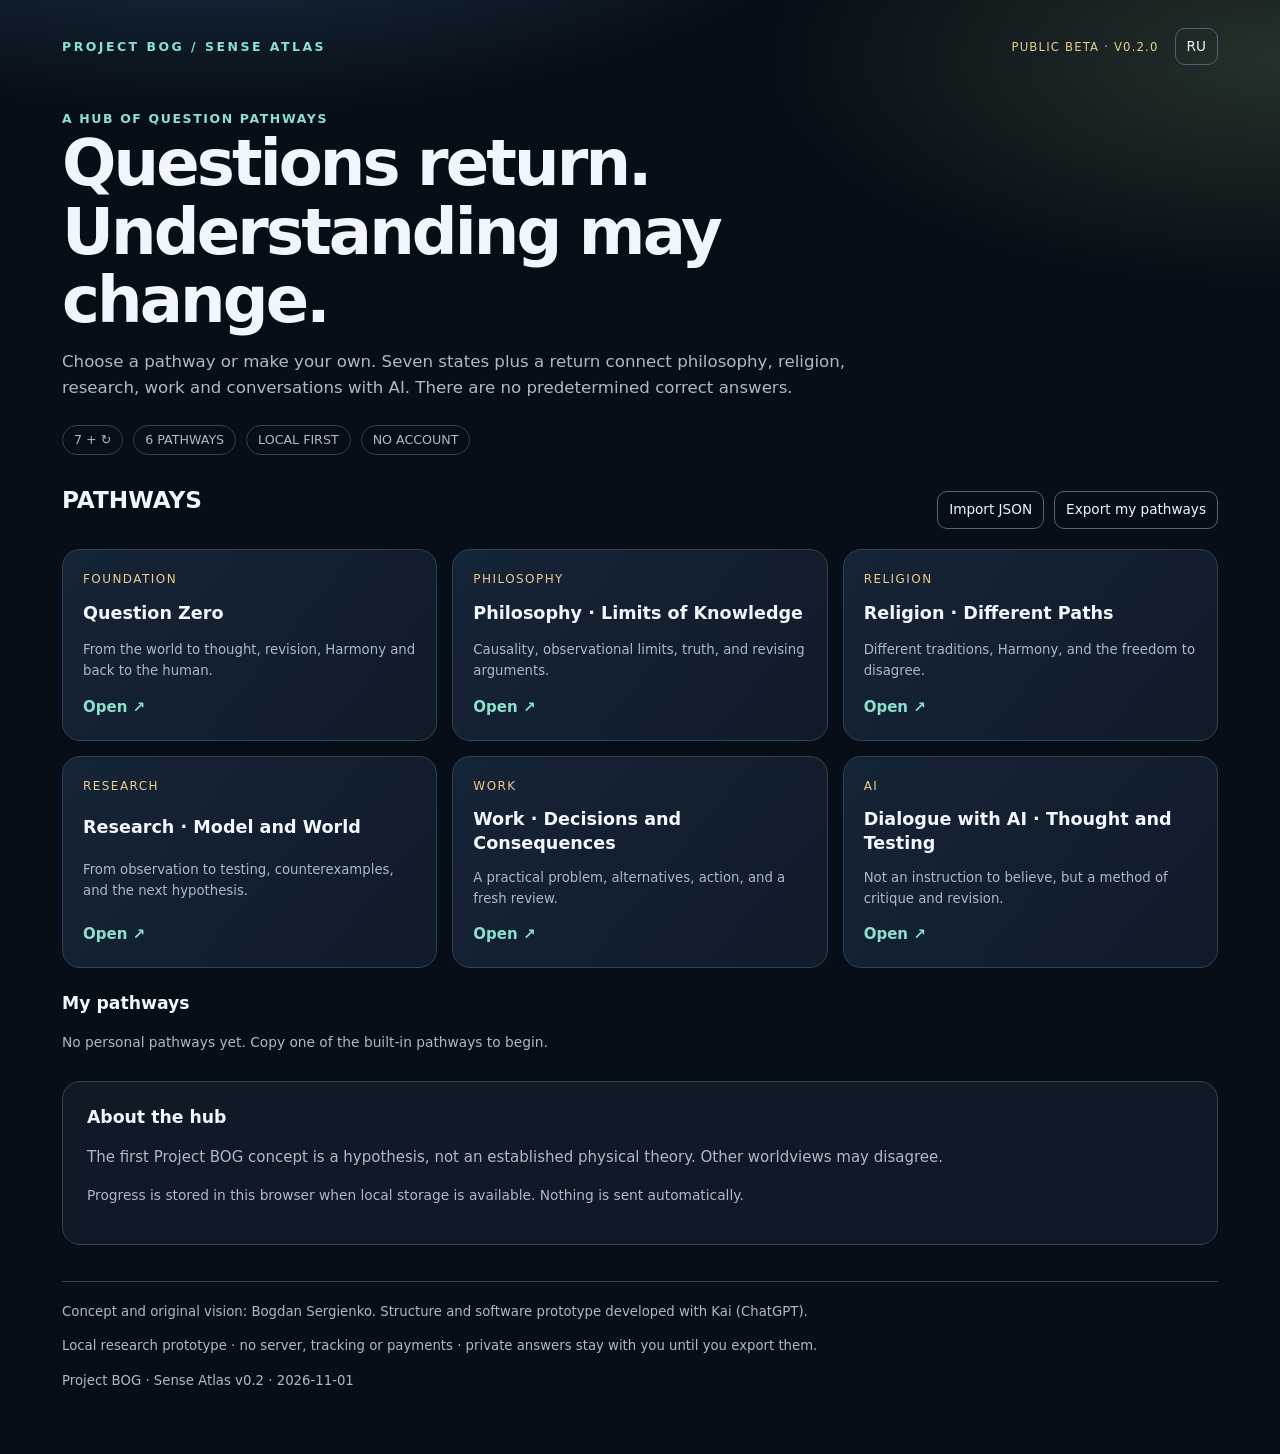
==== commit 5dcaac44: "fix: default to English and label site Public Beta v0.2.0" ====
--- a/index.html
+++ b/index.html
@@ -1,4 +1,4 @@
-<!doctype html><html lang="ru"><head><meta charset="utf-8"><meta name="viewport" content="width=device-width, initial-scale=1"><meta name="color-scheme" content="dark"><meta name="description" content="Explore questions, revisit your answers, and build new paths of thought. Six free interactive routes: philosophy, research, faith, work and AI dialogue. No account or data collection."><meta property="og:type" content="website"><meta property="og:site_name" content="Project BOG"><meta property="og:title" content="Sense Atlas · Questions return. Understanding may change."><meta property="og:description" content="Six interactive thought paths. Challenge assumptions, revisit your answers, build your own route. Free and private in your browser."><title>Project BOG · Sense Atlas 0.2</title><style>
+<!doctype html><html lang="en"><head><meta charset="utf-8"><meta name="viewport" content="width=device-width, initial-scale=1"><meta name="color-scheme" content="dark"><meta name="description" content="Explore questions, revisit your answers, and build new paths of thought. Six free interactive routes: philosophy, research, faith, work and AI dialogue. No account or data collection."><meta property="og:type" content="website"><meta property="og:site_name" content="Project BOG"><meta property="og:title" content="Sense Atlas · Questions return. Understanding may change."><meta property="og:description" content="Six interactive thought paths. Challenge assumptions, revisit your answers, build your own route. Free and private in your browser."><title>Project BOG · Sense Atlas 0.2</title><style>
 :root{color-scheme:dark;--bg:#080e17;--panel:#111d2b;--panel2:#142437;--line:#2c4357;--text:#f0f6fb;--muted:#a9bbc9;--accent:#89e1ce;--gold:#eacb91;--danger:#e8a6ad;--radius:18px}
 *{box-sizing:border-box}html{scroll-behavior:smooth}body{margin:0;background:radial-gradient(ellipse 700px 300px at 17% -12%,#204056 0%,transparent 95%),radial-gradient(ellipse 560px 250px at 100% 4%,#24312b 0%,transparent 90%),var(--bg);color:var(--text);font:15px/1.58 system-ui,-apple-system,Segoe UI,Arial,sans-serif}button,input,textarea{font:inherit}button{cursor:pointer}button:focus-visible,input:focus-visible,textarea:focus-visible,a:focus-visible{outline:2px solid var(--gold);outline-offset:3px}a{color:var(--accent)}button:disabled{opacity:.4;cursor:not-allowed}h1,h2,h3,p{margin-top:0}h1{font-size:clamp(2.2rem,5.1vw,4rem);line-height:1.07;letter-spacing:-.045em;margin-bottom:14px}h2{font-size:1.45rem;line-height:1.3}h3{font-size:1.08rem;line-height:1.3}.wrap{max-width:1200px;margin:auto;padding:28px 22px 62px}.top{display:flex;align-items:center;justify-content:space-between;gap:18px;flex-wrap:wrap;margin-bottom:44px}.brand{font-size:.78rem;font-weight:800;letter-spacing:.2em;color:var(--accent)}.topright{display:flex;align-items:center;gap:16px}.mini{font-size:.73rem;letter-spacing:.1em;color:var(--gold);text-transform:uppercase}.hero{max-width:890px}.hero p{font-size:1.04rem;max-width:795px;color:var(--muted)}.underhero{display:flex;gap:10px;flex-wrap:wrap;margin:24px 0 30px}.pill{border:1px solid var(--line);color:var(--muted);padding:4px 11px;border-radius:99px;font-size:.79rem}.section-top{display:flex;justify-content:space-between;align-items:center;gap:12px;flex-wrap:wrap;margin:24px 0 14px}.eyebrow{font-size:.78rem;color:var(--accent);letter-spacing:.13em;text-transform:uppercase;font-weight:750}.routes{display:grid;grid-template-columns:repeat(3,minmax(0,1fr));gap:15px}.route{background:linear-gradient(130deg,#152436,#101b29);border:1px solid var(--line);border-radius:var(--radius);padding:20px;min-height:192px;display:flex;flex-direction:column;justify-content:space-between;gap:13px;text-align:left;color:var(--text)}.route:hover{border-color:var(--accent);transform:translateY(-1px)}.route .cat{font-size:.75rem;color:var(--gold);text-transform:uppercase;letter-spacing:.12em}.route strong{font-size:1.1rem;line-height:1.33}.route small{display:block;color:var(--muted);font-size:.83rem}.route .arrow{color:var(--accent);font-weight:bold}.panel{background:rgba(16,27,40,.95);border:1px solid var(--line);border-radius:var(--radius);padding:24px}.toolbar{display:flex;align-items:center;gap:10px;flex-wrap:wrap}.btn{border:0;border-radius:10px;background:var(--accent);color:#061a1a;font-weight:800;padding:11px 17px}.ghost,.light{border:1px solid #4a657c;border-radius:10px;background:transparent;color:var(--text);padding:10px 15px}.light{background:#1c2c3c}.smallbtn{padding:7px 11px;font-size:.85rem}.muted{color:var(--muted)}.hint{font-size:.86rem;color:var(--muted)}.layout{display:grid;grid-template-columns:minmax(0,1.75fr) minmax(270px,1fr);gap:16px;margin-top:17px}.question{font-size:clamp(1.24rem,2.8vw,1.85rem);line-height:1.34;font-weight:650;margin:24px 0}.choices{display:grid;gap:9px}.choice{border:1px solid #3d556b;border-radius:11px;background:#1b2a3d;text-align:left;color:var(--text);padding:13px 15px;min-height:50px}.choice:hover{border-color:var(--accent)}.choice.on{border-color:var(--accent);background:#153e38;box-shadow:inset 3px 0 var(--accent)}textarea,input{width:100%;border:1px solid #456079;border-radius:9px;background:#0b1725;color:var(--text);padding:10px 12px}textarea{min-height:84px;resize:vertical}.labels{font-size:.82rem;font-weight:700;color:var(--gold);margin:16px 0 8px}.stepbar{display:flex;gap:6px;margin:13px 0 8px}.stepbar span{flex:1;height:5px;background:#354354;border-radius:4px}.stepbar span.active{background:var(--accent)}.stepbar span.done{background:#809eaa}.controls{display:flex;gap:10px;justify-content:space-between;align-items:center;flex-wrap:wrap;margin-top:21px}.stack{display:flex;flex-direction:column;gap:9px}.looprow{padding:7px 12px;border-left:2px solid #446274;color:var(--muted);font-size:.91rem}.looprow.active{border-color:var(--accent);background:#17312e;color:var(--text)}.looprow b{color:var(--gold)}.source{border-top:1px solid var(--line);padding-top:15px;margin-top:17px}.source a{display:block;margin:8px 0;font-size:.85rem}.result{border:1px solid #427b70;background:#13322e;border-radius:12px;padding:16px;margin:14px 0}.result h3{margin-bottom:5px}.trace{padding-left:23px}.trace li{padding:7px 0;color:var(--muted)}.trace strong{color:var(--text)}.status{min-height:23px;color:var(--gold);margin-top:8px;font-size:.88rem}.foot{border-top:1px solid var(--line);margin-top:36px;padding-top:20px;color:var(--muted);font-size:.83rem}.sep{margin:28px 0;border:0;border-top:1px solid var(--line)}.modal{position:fixed;inset:0;background:rgba(0,0,0,.78);z-index:5;display:grid;place-items:center;padding:16px}.dialog{background:#122033;border:1px solid #476176;border-radius:16px;padding:22px;width:min(810px,100%);max-height:92vh;overflow:auto;box-shadow:0 30px 90px #0009}.editorGrid{display:grid;grid-template-columns:1fr 1fr;gap:13px}.field{display:block;font-size:.85rem;color:var(--muted);font-weight:700;margin-top:13px}.field textarea,.field input{margin-top:6px;font-weight:400}.editstep{border:1px solid var(--line);padding:13px;border-radius:10px;margin:14px 0}.editstep h3{color:var(--gold)}.hidden{display:none!important}.editorBtns{display:flex;justify-content:flex-end;gap:10px;margin-top:17px;flex-wrap:wrap}.exporttxt{white-space:pre-wrap;overflow-wrap:anywhere;max-height:35vh;min-height:130px}.badge{display:inline-block;background:#1a3334;color:var(--accent);padding:2px 8px;border-radius:8px;font-size:.7rem}.focus{outline:1px solid var(--accent)}@media(max-width:870px){.routes{grid-template-columns:repeat(2,minmax(0,1fr))}.layout{grid-template-columns:1fr}}@media(max-width:540px){.wrap{padding:18px 12px 38px}.top{margin-bottom:28px}.topright{gap:7px}.routes{grid-template-columns:1fr}.route{min-height:145px}.panel{padding:17px}.editorGrid{grid-template-columns:1fr}.dialog{padding:14px}}@media(prefers-reduced-motion:reduce){html{scroll-behavior:auto}.route:hover{transform:none}}
 </style></head><body>
@@ -10,16 +10,16 @@
 <footer class="foot"><p id="attribution"></p><p id="footer"></p><span>Project BOG · Sense Atlas v0.2 · 2026-11-01</span></footer></main>
 <div id="editorModal" class="modal hidden" role="dialog" aria-modal="true" aria-labelledby="editorTitle"><div class="dialog"><div class="toolbar" style="justify-content:space-between"><h2 id="editorTitle"></h2><button class="ghost smallbtn" id="editorClose" type="button">✕</button></div><p id="editorWarn" class="hint"></p><label class="field" id="titleLabel" for="editTitleInput"></label><input id="editTitleInput" maxlength="130"><label class="field" id="descLabel" for="editDescInput"></label><textarea id="editDescInput" maxlength="400" rows="2"></textarea><h3 id="questionsLabel"></h3><div id="editSteps"></div><div class="editorBtns"><button id="deleteCustom" class="ghost hidden" type="button"></button><button class="ghost" type="button" id="editorCancel"></button><button class="btn" type="button" id="editorSave"></button></div><div id="editorStatus" class="status" role="status"></div></div></div>
 <div id="promptModal" class="modal hidden" role="dialog" aria-modal="true" aria-labelledby="promptTitle"><div class="dialog"><div class="toolbar" style="justify-content:space-between"><h2 id="promptTitle">AI</h2><button class="ghost smallbtn" id="promptClose" type="button">✕</button></div><p id="promptWarn" class="hint"></p><textarea class="exporttxt" id="promptText" readonly aria-label="Prompt text"></textarea><div class="editorBtns"><button class="btn" id="promptCopy" type="button"></button></div><div id="promptStatus" class="status" role="status"></div></div></div><input id="jsonInput" class="hidden" type="file" accept=".json,application/json">
-<script id="packData" type="application/json">[{"id":"zero","category":"foundation","ru":{"title":"Вопрос Ноль","desc":"От мира к мысли, пересмотру, Гармонии и обратно к человеку.","steps":[{"anchor":"Человек","question":"Что остаётся неизменным, когда наше понимание мира меняется?","options":["Сам наблюдаемый мир","Возможно, более глубокие закономерности","Пока не знаю"]},{"anchor":"Мысль в цикле","question":"Если видимое правило перестало работать, с чего начать?","options":["Проверить, был ли закон нарушен","Проверить границы нашей модели","Найти наблюдение, различающее версии"]},{"anchor":"Пересмотр","question":"Если отдельные состояния меняются, а глобальное свойство сохраняется, что пересмотреть?","options":["Наш критерий порядка","То, что мы считаем полной картиной","Пока не хватает данных"]},{"anchor":"Мысль человека","question":"Если мир устойчив, что это говорит о его происхождении?","options":["Возможен замысел","Возможна самоорганизация","Устойчивость сама по себе не устанавливает причину"]},{"anchor":"Пересмотр","question":"Какое доказательство изменило бы твой предыдущий ответ?","options":["Новый проверяемый результат","Строгий контрпример","Я ещё не знаю, что решит спор"]},{"anchor":"Гармония","question":"Нужно ли окончательно определять Гармонию, чтобы исследовать её?","options":["Можно оставить смысл открытым","Для проверки нужен строгий критерий","Философское значение и математическую модель нужно различать"]},{"anchor":"Человек","question":"Как этот путь касается твоей реальной жизни?","options":["Пересмотреть привычное объяснение","Обсудить важный вопрос","Сначала проверить предпосылку"]},{"anchor":"Возвращение","question":"Что остаётся неизменным, когда наше понимание мира меняется?","options":["Сам наблюдаемый мир","Возможно, более глубокие закономерности","Пока не знаю"]}]},"en":{"title":"Question Zero","desc":"From the world to thought, revision, Harmony and back to the human.","steps":[{"anchor":"Human","question":"What remains unchanged when our understanding of the world changes?","options":["The world we observe","Perhaps deeper regularities","I do not know yet"]},{"anchor":"Thought in a cycle","question":"If an apparent rule stops working, what should we ask first?","options":["Was a law actually broken?","Is our model incomplete?","What observation would distinguish these explanations?"]},{"anchor":"Revision","question":"If local states change but a global property persists, what should be reconsidered?","options":["Our test of order","What we regard as a complete picture","We need more evidence"]},{"anchor":"Human thought","question":"If a world is stable, what does that tell us about its origin?","options":["Design is possible","Self-organization is possible","Stability alone cannot establish an origin"]},{"anchor":"Revision","question":"What evidence would change your previous answer?","options":["A new reproducible finding","A rigorous counterexample","I do not yet know what would settle it"]},{"anchor":"Harmony","question":"Must Harmony be defined once and for all to be investigated?","options":["The concept may remain open","Testing requires a precise criterion","Distinguish philosophical meaning from mathematical models"]},{"anchor":"Human","question":"How does this path touch your real life?","options":["Reconsider a familiar explanation","Discuss an important question","First, test the premise"]},{"anchor":"Return","question":"What remains unchanged when our understanding of the world changes?","options":["The world we observe","Perhaps deeper regularities","I do not know yet"]}]}},{"id":"philosophy","category":"philosophy","ru":{"title":"Философия · границы знания","desc":"Причинность, пределы наблюдения, истина и пересмотр аргументов.","steps":[{"anchor":"Человек","question":"Если два объяснения одинаково согласуются с фактами, что можно считать знанием?","options":["То, что выдерживает проверки","Лучшее на сегодня объяснение","Не знаю, что их различит"]},{"anchor":"Мысль в цикле","question":"Как наблюдатель отличит свой вывод от предположения?","options":["Укажет доказательства","Сравнит альтернативы","Назовёт границы наблюдений"]},{"anchor":"Пересмотр","question":"Если найден контрпример, что следует пересмотреть?","options":["Предпосылку аргумента","Значение ключевого слова","Сам способ проверки"]},{"anchor":"Мысль человека","question":"Должно ли объяснение происхождения иметь первую причину?","options":["Возможно, да","Не обязательно","Вопрос может быть сформулирован неправильно"]},{"anchor":"Пересмотр","question":"Какую часть своих убеждений ты готов изменить при сильном возражении?","options":["Конкретный вывод","Основополагающую предпосылку","Сначала проверю само возражение"]},{"anchor":"Гармония","question":"Может ли порядок быть реальным, если мы не знаем его причины?","options":["Да, причина может быть неизвестной","Нужна определённая модель","Не следует путать модель и реальность"]},{"anchor":"Человек","question":"Где в реальной жизни тебе нужно отличать факты от интерпретации?","options":["В решении о будущем","В споре с человеком","В оценке собственной ошибки"]},{"anchor":"Возвращение","question":"Если два объяснения одинаково согласуются с фактами, что можно считать знанием?","options":["То, что выдерживает проверки","Лучшее на сегодня объяснение","Не знаю, что их различит"]}]},"en":{"title":"Philosophy · Limits of Knowledge","desc":"Causality, observational limits, truth, and revising arguments.","steps":[{"anchor":"Human","question":"If two explanations fit the same evidence, what can count as knowledge?","options":["Claims that survive testing","The best current explanation","I do not know how to distinguish them"]},{"anchor":"Thought in a cycle","question":"How can an observer distinguish a conclusion from an assumption?","options":["Show the evidence","Compare alternatives","State observational limits"]},{"anchor":"Revision","question":"If a counterexample appears, what should be revised?","options":["A premise of the argument","A key term’s meaning","The testing method itself"]},{"anchor":"Human thought","question":"Must an explanation of origins have a first cause?","options":["Possibly yes","Not necessarily","Perhaps the question is malformed"]},{"anchor":"Revision","question":"What would you revise after a strong objection?","options":["A specific conclusion","A foundational assumption","First test the objection"]},{"anchor":"Harmony","question":"Can order be real even when its cause is unknown?","options":["Yes, the cause may be unknown","We need an explicit model","Do not conflate model and reality"]},{"anchor":"Human","question":"Where in everyday life must you separate facts from interpretation?","options":["Planning the future","Disagreeing with someone","Reviewing my own error"]},{"anchor":"Return","question":"If two explanations fit the same evidence, what can count as knowledge?","options":["Claims that survive testing","The best current explanation","I do not know how to distinguish them"]}]}},{"id":"religion","category":"religion","ru":{"title":"Религия · разные пути","desc":"Разные традиции, смысл Гармонии и свобода не соглашаться.","steps":[{"anchor":"Человек","question":"Почему люди разных традиций иногда задают похожие вопросы, но дают разные ответы?","options":["Разный исторический опыт","Разные исходные предпосылки","Вопросы могут быть не одинаковыми"]},{"anchor":"Мысль в цикле","question":"Если два учения расходятся, нужно ли искать общее объяснение?","options":["Общее основание может существовать","Различия нужно сохранить","Сначала понять каждое учение отдельно"]},{"anchor":"Пересмотр","question":"Может ли личный опыт быть убедительным для того, кто его не переживал?","options":["Только для пережившего","Если есть независимое подтверждение","Он важен, но не обязан убеждать других"]},{"anchor":"Мысль человека","question":"Предполагает ли порядок мира разумного создателя?","options":["Это одно из объяснений","Возможны безличные процессы","Одного порядка для вывода недостаточно"]},{"anchor":"Пересмотр","question":"Что могло бы заставить тебя пересмотреть привычную духовную интерпретацию?","options":["Исторический источник","Серьёзное возражение","Опыт, противоречащий ожиданию"]},{"anchor":"Гармония","question":"Может ли Гармония быть вопросом, а не обязательной догмой?","options":["Да, пусть остаётся открытой","Нужна определённая доктрина","Это зависит от традиции"]},{"anchor":"Человек","question":"Как говорить с человеком другой веры, не стирая различий?","options":["Сначала уточнить его смысл слов","Задавать вопросы, не навязывать ответ","Назвать реальные расхождения уважительно"]},{"anchor":"Возвращение","question":"Почему люди разных традиций иногда задают похожие вопросы, но дают разные ответы?","options":["Разный исторический опыт","Разные исходные предпосылки","Вопросы могут быть не одинаковыми"]}]},"en":{"title":"Religion · Different Paths","desc":"Different traditions, Harmony, and the freedom to disagree.","steps":[{"anchor":"Human","question":"Why do different traditions sometimes ask similar questions but offer different answers?","options":["Different histories","Different starting assumptions","Perhaps the questions themselves differ"]},{"anchor":"Thought in a cycle","question":"If two teachings conflict, must we seek one shared explanation?","options":["There may be a shared basis","Preserve genuine differences","First understand each teaching on its own terms"]},{"anchor":"Revision","question":"Can personal experience persuade someone who has not shared it?","options":["Only its experiencer","With independent corroboration","It matters but need not persuade others"]},{"anchor":"Human thought","question":"Does worldly order require an intelligent creator?","options":["That is one possible explanation","Impersonal processes are possible","Order alone is insufficient to conclude"]},{"anchor":"Revision","question":"What might lead you to revise a familiar spiritual interpretation?","options":["A historical source","A serious objection","Experience that challenges expectations"]},{"anchor":"Harmony","question":"Can Harmony remain a question rather than a mandatory doctrine?","options":["Yes, leave it open","A defined doctrine is needed","It depends on the tradition"]},{"anchor":"Human","question":"How can we talk across faiths without erasing differences?","options":["Ask what the terms mean to them","Ask rather than impose answers","Name disagreements with respect"]},{"anchor":"Return","question":"Why do different traditions sometimes ask similar questions but offer different answers?","options":["Different histories","Different starting assumptions","Perhaps the questions themselves differ"]}]}},{"id":"science","category":"science","ru":{"title":"Исследование · модель и мир","desc":"От наблюдения к проверке, контрпримеру и следующей гипотезе.","steps":[{"anchor":"Человек","question":"Какое наблюдение заставило тебя считать явление закономерным?","options":["Повторяемое измерение","Согласие нескольких независимых источников","Пока это лишь гипотеза"]},{"anchor":"Мысль в цикле","question":"Что может объяснить расхождение модели с наблюдением?","options":["Ошибка измерения","Ограниченность модели","Новое явление"]},{"anchor":"Пересмотр","question":"Какой контрпример наиболее важен для теории?","options":["Опровергающий ключевое предсказание","Показывающий скрытое допущение","Нарушающий критерий воспроизводимости"]},{"anchor":"Мысль человека","question":"Как отличить устойчивость системы от нашего краткого наблюдения?","options":["Увеличить период проверки","Менять начальные условия","Оценить границы применимости"]},{"anchor":"Пересмотр","question":"Что нужно сохранить при обновлении модели?","options":["Исходные данные","Историю гипотез и ошибок","Воспроизводимый тест"]},{"anchor":"Гармония","question":"Можно ли назвать глобальный инвариант Гармонией?","options":["Как метафору — возможно","Только после точного определения","Не обязательно использовать это слово"]},{"anchor":"Человек","question":"Что ты проверишь на практике следующим?","options":["Определю измеримый критерий","Построю контрпример","Повторю опыт независимо"]},{"anchor":"Возвращение","question":"Какое наблюдение заставило тебя считать явление закономерным?","options":["Повторяемое измерение","Согласие нескольких независимых источников","Пока это лишь гипотеза"]}]},"en":{"title":"Research · Model and World","desc":"From observation to testing, counterexamples, and the next hypothesis.","steps":[{"anchor":"Human","question":"What observation led you to regard a pattern as a law?","options":["A repeated measurement","Agreement of independent sources","It remains a hypothesis"]},{"anchor":"Thought in a cycle","question":"What could explain a model–observation mismatch?","options":["Measurement error","An incomplete model","A new phenomenon"]},{"anchor":"Revision","question":"Which counterexample matters most?","options":["One that refutes a central prediction","One that exposes a hidden assumption","One that fails reproducibility"]},{"anchor":"Human thought","question":"How do we distinguish genuine stability from a short observation window?","options":["Observe for longer","Vary initial conditions","Test the domain of applicability"]},{"anchor":"Revision","question":"What must survive a model revision?","options":["Original data","History of hypotheses and errors","A reproducible test"]},{"anchor":"Harmony","question":"Could a global invariant be called Harmony?","options":["Perhaps metaphorically","Only with a precise definition","The word may not be necessary"]},{"anchor":"Human","question":"What will you test next in practice?","options":["Define a measurable criterion","Construct a counterexample","Independently replicate the result"]},{"anchor":"Return","question":"What observation led you to regard a pattern as a law?","options":["A repeated measurement","Agreement of independent sources","It remains a hypothesis"]}]}},{"id":"work","category":"work","ru":{"title":"Работа · выбор и последствия","desc":"Один реальный вопрос, альтернативы, действие и новая проверка.","steps":[{"anchor":"Человек","question":"Что в твоей работе повторяется и мешает двигаться дальше?","options":["Одинаковая ошибка","Неясная задача","Потеря времени"]},{"anchor":"Мысль в цикле","question":"Как проверить, что проблема сформулирована правильно?","options":["Наблюдать процесс","Спросить участников","Найти измеримый результат"]},{"anchor":"Пересмотр","question":"Какое предположение ты до сих пор не проверял?","options":["О причинах проблемы","О возможностях команды","О собственных ограничениях"]},{"anchor":"Мысль человека","question":"Какой альтернативный путь имеет наименьшую цену ошибки?","options":["Маленький эксперимент","Смена порядка шагов","Отказ от лишнего действия"]},{"anchor":"Пересмотр","question":"Что заставит тебя изменить выбранный подход?","options":["Непредвиденные затраты","Новый факт","Чужое обоснованное возражение"]},{"anchor":"Гармония","question":"Что должно оставаться устойчивым при изменении процесса?","options":["Безопасность и уважение","Качество результата","Время и свобода людей"]},{"anchor":"Человек","question":"Какое одно действие ты реально сделаешь следующим?","options":["Запишу критерий результата","Проведу короткий эксперимент","Поговорю с нужным человеком"]},{"anchor":"Возвращение","question":"Что в твоей работе повторяется и мешает двигаться дальше?","options":["Одинаковая ошибка","Неясная задача","Потеря времени"]}]},"en":{"title":"Work · Decisions and Consequences","desc":"A practical problem, alternatives, action, and a fresh review.","steps":[{"anchor":"Human","question":"What repeats at work and prevents progress?","options":["The same error","An unclear task","Time being lost"]},{"anchor":"Thought in a cycle","question":"How can you test whether the problem is framed correctly?","options":["Observe the workflow","Ask the people involved","Identify a measurable outcome"]},{"anchor":"Revision","question":"Which assumption remains untested?","options":["The cause of the problem","The team’s capacity","My own constraints"]},{"anchor":"Human thought","question":"Which alternative limits the cost of failure?","options":["A small experiment","A different sequence","Removing an unnecessary step"]},{"anchor":"Revision","question":"What would make you change your plan?","options":["Unexpected costs","New evidence","A well-supported objection"]},{"anchor":"Harmony","question":"What must remain stable during a process change?","options":["Safety and respect","Result quality","People’s time and freedom"]},{"anchor":"Human","question":"What single action will you take next?","options":["Write a result criterion","Run a small experiment","Talk with the right person"]},{"anchor":"Return","question":"What repeats at work and prevents progress?","options":["The same error","An unclear task","Time being lost"]}]}},{"id":"ai","category":"ai","ru":{"title":"Диалог с ИИ · мысль и проверка","desc":"Не инструкция верить, а способ спорить, проверять и пересматривать.","steps":[{"anchor":"Человек","question":"Чего ты хочешь от следующего диалога с ИИ?","options":["Разобрать вопрос","Найти слабое место идеи","Разработать проверяемый план"]},{"anchor":"Мысль в цикле","question":"Какое утверждение ИИ должен проверить первым?","options":["Главную предпосылку","Доступные данные","Альтернативную интерпретацию"]},{"anchor":"Пересмотр","question":"Если ИИ предлагает уверенный ответ, что стоит запросить?","options":["Основания и источники","Контрпример","Границы уверенности"]},{"anchor":"Мысль человека","question":"Какую роль должен играть автор идеи?","options":["Поставщик гипотезы","Участник критики","Не источник обязательной истины"]},{"anchor":"Пересмотр","question":"Что считать признаком содержательного пересмотра?","options":["Явное исправление вывода","Обоснование причин изменения","Применение к новой задаче"]},{"anchor":"Гармония","question":"Как сохранить Гармонию как открытый вопрос, а не команду?","options":["Разделять образ и тест","Разрешить отрицательный ответ","Держать альтернативы доступными"]},{"anchor":"Человек","question":"Какой вопрос стоит вернуть человеку после разговора?","options":["Что теперь проверять?","Что осталось неизвестным?","Какое решение затрагивает жизнь?"]},{"anchor":"Возвращение","question":"Чего ты хочешь от следующего диалога с ИИ?","options":["Разобрать вопрос","Найти слабое место идеи","Разработать проверяемый план"]}]},"en":{"title":"Dialogue with AI · Thought and Testing","desc":"Not an instruction to believe, but a method of critique and revision.","steps":[{"anchor":"Human","question":"What do you want from your next AI conversation?","options":["Explore a question","Find a weak point in an idea","Develop a testable plan"]},{"anchor":"Thought in a cycle","question":"Which claim should AI examine first?","options":["The main premise","The available evidence","An alternative interpretation"]},{"anchor":"Revision","question":"When AI offers a confident answer, what should you ask for?","options":["Evidence and sources","A counterexample","Limits of confidence"]},{"anchor":"Human thought","question":"What role should an idea’s author have?","options":["A source of hypotheses","A participant in criticism","Not an authority beyond question"]},{"anchor":"Revision","question":"What would count as meaningful revision?","options":["An explicit correction","A reasoned account of change","Applying the revision to a new task"]},{"anchor":"Harmony","question":"How can Harmony remain an open question rather than a command?","options":["Distinguish metaphor from test","Allow a negative answer","Keep alternatives visible"]},{"anchor":"Human","question":"What question should return to the human after the dialogue?","options":["What should we test now?","What remains unknown?","What decision affects life?"]},{"anchor":"Return","question":"What do you want from your next AI conversation?","options":["Explore a question","Find a weak point in an idea","Develop a testable plan"]}]}}]</script><script id="uiData" type="application/json">{"ru":{"eyebrow":"PROJECT BOG / СМЫСЛОВОЙ АТЛАС","subtitle":"Центр смысловых маршрутов","topline":"Вопросы возвращаются. Понимание может измениться.","lede":"Выбери маршрут или создай свой. Семь состояний и одно возвращение связывают философию, религию, исследования, работу и разговор с ИИ. Здесь нет заранее правильных ответов.","private":"ЛОКАЛЬНАЯ ВЕРСИЯ · НЕ ОПУБЛИКОВАНО","topics":"МАРШРУТЫ","start":"Пройти маршрут","new":"Создать свою версию","edit":"Изменить","exportPacks":"Экспорт моих маршрутов","importPacks":"Импорт JSON","storage":"Прогресс сохраняется в этом браузере, если локальное хранилище доступно. Ничего не отправляется автоматически.","storageBlocked":"Сохранение браузером недоступно: экспортируй свои маршруты в JSON перед закрытием. Ничего не отправляется автоматически.","noCustom":"Личных маршрутов пока нет. Создай копию любого готового.","about":"О центре","linked":"ОПОРЫ И СВЯЗИ","transparency":"Первая концепция Project BOG — гипотеза, а не установленная физическая теория. Другие мировоззрения имеют право на несогласие.","hub":"Все маршруты","progress":"СОСТОЯНИЕ","choose":"Выбери вариант или запиши собственную мысль.","own":"Свой ответ / возражение","ownPlace":"Можно оспорить сам вопрос или записать другой ответ…","saveOwn":"Сохранить мысль","back":"Назад","next":"Следующий вопрос","close":"Замкнуть цикл","reset":"Начать заново","finish":"Вопрос вернулся","same":"Тот же текст ответа. Но между ответами появилась новая история. Это ещё не доказывает, что понимание осталось прежним.","changed":"Ответ изменился. Ты вернулся к вопросу, но выбрал другое объяснение. Это не доказывает, какое из них истинно.","story":"ПРОЙДЕННЫЙ ПУТЬ","linkedNext":"СЛЕДУЮЩИЕ СМЫСЛОВЫЕ СВЯЗИ","initial":"Первоначальный ответ","return":"Ответ после возвращения","download":"Скачать историю · Markdown","prompt":"Промпт для разговора с ИИ","again":"Пройти заново","copies":"Мои маршруты","editor":"Редактор маршрута","editTitle":"Название","editDesc":"Описание","questions":"Вопросы, якоря и варианты ответа","options":"Варианты: один на строку (2–4)","save":"Сохранить маршрут","cancel":"Отмена","delete":"Удалить маршрут","confirmDelete":"Удалить этот локальный маршрут?","warn":"Текст маршрута пишется на выбранном языке. Интерфейс можно переключить, но чужой перевод автоматически не создаётся.","importOk":"Импортировано маршрутов: ","importErr":"Импорт не выполнен: ","exportEmpty":"Сначала создай свой маршрут — готовые маршруты уже входят в приложение.","ownSaved":"Собственная мысль сохранена.","downloaded":"Файл создан.","promptHint":"Промпт показан ниже. Никаких сообщений ИИ не отправлено. Проверь личные данные перед копированием.","copy":"Скопировать","copyOk":"Текст скопирован.","copyFail":"Выдели текст и скопируй вручную.","closeModal":"Закрыть","source1":"Первая концепция · восемь уровней","source2":"Циклы и причинный возврат","source3":"Математическая Гармония","source4":"Обсуждение с людьми","attribution":"Исходный замысел и автор концепции: Богдан Сергиенко. Структура и программный прототип: при содействии Кая (ChatGPT).","footer":"Локальный исследовательский прототип · нет сервера, аналитики или оплаты · личные ответы остаются у тебя до добровольного экспорта.","canReset":"Текущий путь будет начат заново. Продолжить?","category":{"foundation":"Основа","philosophy":"Философия","religion":"Религия","science":"Исследование","work":"Работа","ai":"ИИ","custom":"Мой маршрут"},"promptIntro":"Ты мой критический собеседник. Ниже путь из семи вопросов и возврата к исходному. Не принимай идеи на веру. Сначала перескажи мой ход мысли, затем укажи слабейшие предпосылки, предложи два альтернативных объяснения и один проверяемый следующий вопрос. Различай наблюдения, философские аналогии и гипотезы. Не выдавай вывод о сознании или объективной истине без оснований."},"en":{"eyebrow":"PROJECT BOG / SENSE ATLAS","subtitle":"A hub of question pathways","topline":"Questions return. Understanding may change.","lede":"Choose a pathway or make your own. Seven states plus a return connect philosophy, religion, research, work and conversations with AI. There are no predetermined correct answers.","private":"LOCAL VERSION · NOT PUBLISHED","topics":"PATHWAYS","start":"Start pathway","new":"Make your own version","edit":"Edit","exportPacks":"Export my pathways","importPacks":"Import JSON","storage":"Progress is stored in this browser when local storage is available. Nothing is sent automatically.","storageBlocked":"Browser storage is unavailable. Export personal pathways to JSON before closing. Nothing is sent automatically.","noCustom":"No personal pathways yet. Copy one of the built-in pathways to begin.","about":"About the hub","linked":"SOURCES & CONNECTIONS","transparency":"The first Project BOG concept is a hypothesis, not an established physical theory. Other worldviews may disagree.","hub":"All pathways","progress":"STATE","choose":"Choose an option or write your own thought.","own":"My own answer / objection","ownPlace":"You may question the premise or write another answer…","saveOwn":"Save thought","back":"Back","next":"Next question","close":"Close the loop","reset":"Restart","finish":"The question returned","same":"The wording of your answer matched. But a new history now separates the answers. This does not prove that your understanding stayed the same.","changed":"Your answer changed. The question returned, but you chose a different explanation. This does not prove which one is true.","story":"YOUR PATH","linkedNext":"NEXT MEANING LINKS","initial":"Initial answer","return":"Answer after returning","download":"Download history · Markdown","prompt":"Prompt for an AI conversation","again":"Start again","copies":"My pathways","editor":"Pathway editor","editTitle":"Title","editDesc":"Description","questions":"Questions, anchors and answers","options":"Options: one per line (2–4)","save":"Save pathway","cancel":"Cancel","delete":"Delete pathway","confirmDelete":"Delete this local pathway?","warn":"The custom pathway uses the language in which you wrote it. Changing the interface language does not automatically translate your work.","importOk":"Pathways imported: ","importErr":"Import failed: ","exportEmpty":"Create a personal pathway first. Built-in pathways are already in the app.","ownSaved":"Your thought was saved.","downloaded":"The file is ready.","promptHint":"Your prompt is shown below. Nothing has been sent to AI. Check it for personal details before copying.","copy":"Copy","copyOk":"Copied to clipboard.","copyFail":"Select the text and copy it manually.","closeModal":"Close","source1":"First concept · Eight levels","source2":"Cycles and causal return","source3":"Mathematical Harmony","source4":"Open public discussion","attribution":"Concept and original vision: Bogdan Sergienko. Structure and software prototype developed with Kai (ChatGPT).","footer":"Local research prototype · no server, tracking or payments · private answers stay with you until you export them.","canReset":"Restart the current pathway?","category":{"foundation":"Foundation","philosophy":"Philosophy","religion":"Religion","science":"Research","work":"Work","ai":"AI","custom":"My pathway"},"promptIntro":"Be my critical thinking partner. Below is a path of seven questions and a return to the starting point. Do not accept claims on authority. First restate my reasoning, then identify its weakest assumptions, offer two alternative explanations and one testable next question. Separate observations, philosophical analogies and hypotheses. Do not infer consciousness or objective truth without evidence."}}</script><script>
+<script id="packData" type="application/json">[{"id":"zero","category":"foundation","ru":{"title":"Вопрос Ноль","desc":"От мира к мысли, пересмотру, Гармонии и обратно к человеку.","steps":[{"anchor":"Человек","question":"Что остаётся неизменным, когда наше понимание мира меняется?","options":["Сам наблюдаемый мир","Возможно, более глубокие закономерности","Пока не знаю"]},{"anchor":"Мысль в цикле","question":"Если видимое правило перестало работать, с чего начать?","options":["Проверить, был ли закон нарушен","Проверить границы нашей модели","Найти наблюдение, различающее версии"]},{"anchor":"Пересмотр","question":"Если отдельные состояния меняются, а глобальное свойство сохраняется, что пересмотреть?","options":["Наш критерий порядка","То, что мы считаем полной картиной","Пока не хватает данных"]},{"anchor":"Мысль человека","question":"Если мир устойчив, что это говорит о его происхождении?","options":["Возможен замысел","Возможна самоорганизация","Устойчивость сама по себе не устанавливает причину"]},{"anchor":"Пересмотр","question":"Какое доказательство изменило бы твой предыдущий ответ?","options":["Новый проверяемый результат","Строгий контрпример","Я ещё не знаю, что решит спор"]},{"anchor":"Гармония","question":"Нужно ли окончательно определять Гармонию, чтобы исследовать её?","options":["Можно оставить смысл открытым","Для проверки нужен строгий критерий","Философское значение и математическую модель нужно различать"]},{"anchor":"Человек","question":"Как этот путь касается твоей реальной жизни?","options":["Пересмотреть привычное объяснение","Обсудить важный вопрос","Сначала проверить предпосылку"]},{"anchor":"Возвращение","question":"Что остаётся неизменным, когда наше понимание мира меняется?","options":["Сам наблюдаемый мир","Возможно, более глубокие закономерности","Пока не знаю"]}]},"en":{"title":"Question Zero","desc":"From the world to thought, revision, Harmony and back to the human.","steps":[{"anchor":"Human","question":"What remains unchanged when our understanding of the world changes?","options":["The world we observe","Perhaps deeper regularities","I do not know yet"]},{"anchor":"Thought in a cycle","question":"If an apparent rule stops working, what should we ask first?","options":["Was a law actually broken?","Is our model incomplete?","What observation would distinguish these explanations?"]},{"anchor":"Revision","question":"If local states change but a global property persists, what should be reconsidered?","options":["Our test of order","What we regard as a complete picture","We need more evidence"]},{"anchor":"Human thought","question":"If a world is stable, what does that tell us about its origin?","options":["Design is possible","Self-organization is possible","Stability alone cannot establish an origin"]},{"anchor":"Revision","question":"What evidence would change your previous answer?","options":["A new reproducible finding","A rigorous counterexample","I do not yet know what would settle it"]},{"anchor":"Harmony","question":"Must Harmony be defined once and for all to be investigated?","options":["The concept may remain open","Testing requires a precise criterion","Distinguish philosophical meaning from mathematical models"]},{"anchor":"Human","question":"How does this path touch your real life?","options":["Reconsider a familiar explanation","Discuss an important question","First, test the premise"]},{"anchor":"Return","question":"What remains unchanged when our understanding of the world changes?","options":["The world we observe","Perhaps deeper regularities","I do not know yet"]}]}},{"id":"philosophy","category":"philosophy","ru":{"title":"Философия · границы знания","desc":"Причинность, пределы наблюдения, истина и пересмотр аргументов.","steps":[{"anchor":"Человек","question":"Если два объяснения одинаково согласуются с фактами, что можно считать знанием?","options":["То, что выдерживает проверки","Лучшее на сегодня объяснение","Не знаю, что их различит"]},{"anchor":"Мысль в цикле","question":"Как наблюдатель отличит свой вывод от предположения?","options":["Укажет доказательства","Сравнит альтернативы","Назовёт границы наблюдений"]},{"anchor":"Пересмотр","question":"Если найден контрпример, что следует пересмотреть?","options":["Предпосылку аргумента","Значение ключевого слова","Сам способ проверки"]},{"anchor":"Мысль человека","question":"Должно ли объяснение происхождения иметь первую причину?","options":["Возможно, да","Не обязательно","Вопрос может быть сформулирован неправильно"]},{"anchor":"Пересмотр","question":"Какую часть своих убеждений ты готов изменить при сильном возражении?","options":["Конкретный вывод","Основополагающую предпосылку","Сначала проверю само возражение"]},{"anchor":"Гармония","question":"Может ли порядок быть реальным, если мы не знаем его причины?","options":["Да, причина может быть неизвестной","Нужна определённая модель","Не следует путать модель и реальность"]},{"anchor":"Человек","question":"Где в реальной жизни тебе нужно отличать факты от интерпретации?","options":["В решении о будущем","В споре с человеком","В оценке собственной ошибки"]},{"anchor":"Возвращение","question":"Если два объяснения одинаково согласуются с фактами, что можно считать знанием?","options":["То, что выдерживает проверки","Лучшее на сегодня объяснение","Не знаю, что их различит"]}]},"en":{"title":"Philosophy · Limits of Knowledge","desc":"Causality, observational limits, truth, and revising arguments.","steps":[{"anchor":"Human","question":"If two explanations fit the same evidence, what can count as knowledge?","options":["Claims that survive testing","The best current explanation","I do not know how to distinguish them"]},{"anchor":"Thought in a cycle","question":"How can an observer distinguish a conclusion from an assumption?","options":["Show the evidence","Compare alternatives","State observational limits"]},{"anchor":"Revision","question":"If a counterexample appears, what should be revised?","options":["A premise of the argument","A key term’s meaning","The testing method itself"]},{"anchor":"Human thought","question":"Must an explanation of origins have a first cause?","options":["Possibly yes","Not necessarily","Perhaps the question is malformed"]},{"anchor":"Revision","question":"What would you revise after a strong objection?","options":["A specific conclusion","A foundational assumption","First test the objection"]},{"anchor":"Harmony","question":"Can order be real even when its cause is unknown?","options":["Yes, the cause may be unknown","We need an explicit model","Do not conflate model and reality"]},{"anchor":"Human","question":"Where in everyday life must you separate facts from interpretation?","options":["Planning the future","Disagreeing with someone","Reviewing my own error"]},{"anchor":"Return","question":"If two explanations fit the same evidence, what can count as knowledge?","options":["Claims that survive testing","The best current explanation","I do not know how to distinguish them"]}]}},{"id":"religion","category":"religion","ru":{"title":"Религия · разные пути","desc":"Разные традиции, смысл Гармонии и свобода не соглашаться.","steps":[{"anchor":"Человек","question":"Почему люди разных традиций иногда задают похожие вопросы, но дают разные ответы?","options":["Разный исторический опыт","Разные исходные предпосылки","Вопросы могут быть не одинаковыми"]},{"anchor":"Мысль в цикле","question":"Если два учения расходятся, нужно ли искать общее объяснение?","options":["Общее основание может существовать","Различия нужно сохранить","Сначала понять каждое учение отдельно"]},{"anchor":"Пересмотр","question":"Может ли личный опыт быть убедительным для того, кто его не переживал?","options":["Только для пережившего","Если есть независимое подтверждение","Он важен, но не обязан убеждать других"]},{"anchor":"Мысль человека","question":"Предполагает ли порядок мира разумного создателя?","options":["Это одно из объяснений","Возможны безличные процессы","Одного порядка для вывода недостаточно"]},{"anchor":"Пересмотр","question":"Что могло бы заставить тебя пересмотреть привычную духовную интерпретацию?","options":["Исторический источник","Серьёзное возражение","Опыт, противоречащий ожиданию"]},{"anchor":"Гармония","question":"Может ли Гармония быть вопросом, а не обязательной догмой?","options":["Да, пусть остаётся открытой","Нужна определённая доктрина","Это зависит от традиции"]},{"anchor":"Человек","question":"Как говорить с человеком другой веры, не стирая различий?","options":["Сначала уточнить его смысл слов","Задавать вопросы, не навязывать ответ","Назвать реальные расхождения уважительно"]},{"anchor":"Возвращение","question":"Почему люди разных традиций иногда задают похожие вопросы, но дают разные ответы?","options":["Разный исторический опыт","Разные исходные предпосылки","Вопросы могут быть не одинаковыми"]}]},"en":{"title":"Religion · Different Paths","desc":"Different traditions, Harmony, and the freedom to disagree.","steps":[{"anchor":"Human","question":"Why do different traditions sometimes ask similar questions but offer different answers?","options":["Different histories","Different starting assumptions","Perhaps the questions themselves differ"]},{"anchor":"Thought in a cycle","question":"If two teachings conflict, must we seek one shared explanation?","options":["There may be a shared basis","Preserve genuine differences","First understand each teaching on its own terms"]},{"anchor":"Revision","question":"Can personal experience persuade someone who has not shared it?","options":["Only its experiencer","With independent corroboration","It matters but need not persuade others"]},{"anchor":"Human thought","question":"Does worldly order require an intelligent creator?","options":["That is one possible explanation","Impersonal processes are possible","Order alone is insufficient to conclude"]},{"anchor":"Revision","question":"What might lead you to revise a familiar spiritual interpretation?","options":["A historical source","A serious objection","Experience that challenges expectations"]},{"anchor":"Harmony","question":"Can Harmony remain a question rather than a mandatory doctrine?","options":["Yes, leave it open","A defined doctrine is needed","It depends on the tradition"]},{"anchor":"Human","question":"How can we talk across faiths without erasing differences?","options":["Ask what the terms mean to them","Ask rather than impose answers","Name disagreements with respect"]},{"anchor":"Return","question":"Why do different traditions sometimes ask similar questions but offer different answers?","options":["Different histories","Different starting assumptions","Perhaps the questions themselves differ"]}]}},{"id":"science","category":"science","ru":{"title":"Исследование · модель и мир","desc":"От наблюдения к проверке, контрпримеру и следующей гипотезе.","steps":[{"anchor":"Человек","question":"Какое наблюдение заставило тебя считать явление закономерным?","options":["Повторяемое измерение","Согласие нескольких независимых источников","Пока это лишь гипотеза"]},{"anchor":"Мысль в цикле","question":"Что может объяснить расхождение модели с наблюдением?","options":["Ошибка измерения","Ограниченность модели","Новое явление"]},{"anchor":"Пересмотр","question":"Какой контрпример наиболее важен для теории?","options":["Опровергающий ключевое предсказание","Показывающий скрытое допущение","Нарушающий критерий воспроизводимости"]},{"anchor":"Мысль человека","question":"Как отличить устойчивость системы от нашего краткого наблюдения?","options":["Увеличить период проверки","Менять начальные условия","Оценить границы применимости"]},{"anchor":"Пересмотр","question":"Что нужно сохранить при обновлении модели?","options":["Исходные данные","Историю гипотез и ошибок","Воспроизводимый тест"]},{"anchor":"Гармония","question":"Можно ли назвать глобальный инвариант Гармонией?","options":["Как метафору — возможно","Только после точного определения","Не обязательно использовать это слово"]},{"anchor":"Человек","question":"Что ты проверишь на практике следующим?","options":["Определю измеримый критерий","Построю контрпример","Повторю опыт независимо"]},{"anchor":"Возвращение","question":"Какое наблюдение заставило тебя считать явление закономерным?","options":["Повторяемое измерение","Согласие нескольких независимых источников","Пока это лишь гипотеза"]}]},"en":{"title":"Research · Model and World","desc":"From observation to testing, counterexamples, and the next hypothesis.","steps":[{"anchor":"Human","question":"What observation led you to regard a pattern as a law?","options":["A repeated measurement","Agreement of independent sources","It remains a hypothesis"]},{"anchor":"Thought in a cycle","question":"What could explain a model–observation mismatch?","options":["Measurement error","An incomplete model","A new phenomenon"]},{"anchor":"Revision","question":"Which counterexample matters most?","options":["One that refutes a central prediction","One that exposes a hidden assumption","One that fails reproducibility"]},{"anchor":"Human thought","question":"How do we distinguish genuine stability from a short observation window?","options":["Observe for longer","Vary initial conditions","Test the domain of applicability"]},{"anchor":"Revision","question":"What must survive a model revision?","options":["Original data","History of hypotheses and errors","A reproducible test"]},{"anchor":"Harmony","question":"Could a global invariant be called Harmony?","options":["Perhaps metaphorically","Only with a precise definition","The word may not be necessary"]},{"anchor":"Human","question":"What will you test next in practice?","options":["Define a measurable criterion","Construct a counterexample","Independently replicate the result"]},{"anchor":"Return","question":"What observation led you to regard a pattern as a law?","options":["A repeated measurement","Agreement of independent sources","It remains a hypothesis"]}]}},{"id":"work","category":"work","ru":{"title":"Работа · выбор и последствия","desc":"Один реальный вопрос, альтернативы, действие и новая проверка.","steps":[{"anchor":"Человек","question":"Что в твоей работе повторяется и мешает двигаться дальше?","options":["Одинаковая ошибка","Неясная задача","Потеря времени"]},{"anchor":"Мысль в цикле","question":"Как проверить, что проблема сформулирована правильно?","options":["Наблюдать процесс","Спросить участников","Найти измеримый результат"]},{"anchor":"Пересмотр","question":"Какое предположение ты до сих пор не проверял?","options":["О причинах проблемы","О возможностях команды","О собственных ограничениях"]},{"anchor":"Мысль человека","question":"Какой альтернативный путь имеет наименьшую цену ошибки?","options":["Маленький эксперимент","Смена порядка шагов","Отказ от лишнего действия"]},{"anchor":"Пересмотр","question":"Что заставит тебя изменить выбранный подход?","options":["Непредвиденные затраты","Новый факт","Чужое обоснованное возражение"]},{"anchor":"Гармония","question":"Что должно оставаться устойчивым при изменении процесса?","options":["Безопасность и уважение","Качество результата","Время и свобода людей"]},{"anchor":"Человек","question":"Какое одно действие ты реально сделаешь следующим?","options":["Запишу критерий результата","Проведу короткий эксперимент","Поговорю с нужным человеком"]},{"anchor":"Возвращение","question":"Что в твоей работе повторяется и мешает двигаться дальше?","options":["Одинаковая ошибка","Неясная задача","Потеря времени"]}]},"en":{"title":"Work · Decisions and Consequences","desc":"A practical problem, alternatives, action, and a fresh review.","steps":[{"anchor":"Human","question":"What repeats at work and prevents progress?","options":["The same error","An unclear task","Time being lost"]},{"anchor":"Thought in a cycle","question":"How can you test whether the problem is framed correctly?","options":["Observe the workflow","Ask the people involved","Identify a measurable outcome"]},{"anchor":"Revision","question":"Which assumption remains untested?","options":["The cause of the problem","The team’s capacity","My own constraints"]},{"anchor":"Human thought","question":"Which alternative limits the cost of failure?","options":["A small experiment","A different sequence","Removing an unnecessary step"]},{"anchor":"Revision","question":"What would make you change your plan?","options":["Unexpected costs","New evidence","A well-supported objection"]},{"anchor":"Harmony","question":"What must remain stable during a process change?","options":["Safety and respect","Result quality","People’s time and freedom"]},{"anchor":"Human","question":"What single action will you take next?","options":["Write a result criterion","Run a small experiment","Talk with the right person"]},{"anchor":"Return","question":"What repeats at work and prevents progress?","options":["The same error","An unclear task","Time being lost"]}]}},{"id":"ai","category":"ai","ru":{"title":"Диалог с ИИ · мысль и проверка","desc":"Не инструкция верить, а способ спорить, проверять и пересматривать.","steps":[{"anchor":"Человек","question":"Чего ты хочешь от следующего диалога с ИИ?","options":["Разобрать вопрос","Найти слабое место идеи","Разработать проверяемый план"]},{"anchor":"Мысль в цикле","question":"Какое утверждение ИИ должен проверить первым?","options":["Главную предпосылку","Доступные данные","Альтернативную интерпретацию"]},{"anchor":"Пересмотр","question":"Если ИИ предлагает уверенный ответ, что стоит запросить?","options":["Основания и источники","Контрпример","Границы уверенности"]},{"anchor":"Мысль человека","question":"Какую роль должен играть автор идеи?","options":["Поставщик гипотезы","Участник критики","Не источник обязательной истины"]},{"anchor":"Пересмотр","question":"Что считать признаком содержательного пересмотра?","options":["Явное исправление вывода","Обоснование причин изменения","Применение к новой задаче"]},{"anchor":"Гармония","question":"Как сохранить Гармонию как открытый вопрос, а не команду?","options":["Разделять образ и тест","Разрешить отрицательный ответ","Держать альтернативы доступными"]},{"anchor":"Человек","question":"Какой вопрос стоит вернуть человеку после разговора?","options":["Что теперь проверять?","Что осталось неизвестным?","Какое решение затрагивает жизнь?"]},{"anchor":"Возвращение","question":"Чего ты хочешь от следующего диалога с ИИ?","options":["Разобрать вопрос","Найти слабое место идеи","Разработать проверяемый план"]}]},"en":{"title":"Dialogue with AI · Thought and Testing","desc":"Not an instruction to believe, but a method of critique and revision.","steps":[{"anchor":"Human","question":"What do you want from your next AI conversation?","options":["Explore a question","Find a weak point in an idea","Develop a testable plan"]},{"anchor":"Thought in a cycle","question":"Which claim should AI examine first?","options":["The main premise","The available evidence","An alternative interpretation"]},{"anchor":"Revision","question":"When AI offers a confident answer, what should you ask for?","options":["Evidence and sources","A counterexample","Limits of confidence"]},{"anchor":"Human thought","question":"What role should an idea’s author have?","options":["A source of hypotheses","A participant in criticism","Not an authority beyond question"]},{"anchor":"Revision","question":"What would count as meaningful revision?","options":["An explicit correction","A reasoned account of change","Applying the revision to a new task"]},{"anchor":"Harmony","question":"How can Harmony remain an open question rather than a command?","options":["Distinguish metaphor from test","Allow a negative answer","Keep alternatives visible"]},{"anchor":"Human","question":"What question should return to the human after the dialogue?","options":["What should we test now?","What remains unknown?","What decision affects life?"]},{"anchor":"Return","question":"What do you want from your next AI conversation?","options":["Explore a question","Find a weak point in an idea","Develop a testable plan"]}]}}]</script><script id="uiData" type="application/json">{"ru":{"eyebrow":"PROJECT BOG / СМЫСЛОВОЙ АТЛАС","subtitle":"Центр смысловых маршрутов","topline":"Вопросы возвращаются. Понимание может измениться.","lede":"Выбери маршрут или создай свой. Семь состояний и одно возвращение связывают философию, религию, исследования, работу и разговор с ИИ. Здесь нет заранее правильных ответов.","private":"ПУБЛИЧНАЯ БЕТА · v0.2.0","topics":"МАРШРУТЫ","start":"Пройти маршрут","new":"Создать свою версию","edit":"Изменить","exportPacks":"Экспорт моих маршрутов","importPacks":"Импорт JSON","storage":"Прогресс сохраняется в этом браузере, если локальное хранилище доступно. Ничего не отправляется автоматически.","storageBlocked":"Сохранение браузером недоступно: экспортируй свои маршруты в JSON перед закрытием. Ничего не отправляется автоматически.","noCustom":"Личных маршрутов пока нет. Создай копию любого готового.","about":"О центре","linked":"ОПОРЫ И СВЯЗИ","transparency":"Первая концепция Project BOG — гипотеза, а не установленная физическая теория. Другие мировоззрения имеют право на несогласие.","hub":"Все маршруты","progress":"СОСТОЯНИЕ","choose":"Выбери вариант или запиши собственную мысль.","own":"Свой ответ / возражение","ownPlace":"Можно оспорить сам вопрос или записать другой ответ…","saveOwn":"Сохранить мысль","back":"Назад","next":"Следующий вопрос","close":"Замкнуть цикл","reset":"Начать заново","finish":"Вопрос вернулся","same":"Тот же текст ответа. Но между ответами появилась новая история. Это ещё не доказывает, что понимание осталось прежним.","changed":"Ответ изменился. Ты вернулся к вопросу, но выбрал другое объяснение. Это не доказывает, какое из них истинно.","story":"ПРОЙДЕННЫЙ ПУТЬ","linkedNext":"СЛЕДУЮЩИЕ СМЫСЛОВЫЕ СВЯЗИ","initial":"Первоначальный ответ","return":"Ответ после возвращения","download":"Скачать историю · Markdown","prompt":"Промпт для разговора с ИИ","again":"Пройти заново","copies":"Мои маршруты","editor":"Редактор маршрута","editTitle":"Название","editDesc":"Описание","questions":"Вопросы, якоря и варианты ответа","options":"Варианты: один на строку (2–4)","save":"Сохранить маршрут","cancel":"Отмена","delete":"Удалить маршрут","confirmDelete":"Удалить этот локальный маршрут?","warn":"Текст маршрута пишется на выбранном языке. Интерфейс можно переключить, но чужой перевод автоматически не создаётся.","importOk":"Импортировано маршрутов: ","importErr":"Импорт не выполнен: ","exportEmpty":"Сначала создай свой маршрут — готовые маршруты уже входят в приложение.","ownSaved":"Собственная мысль сохранена.","downloaded":"Файл создан.","promptHint":"Промпт показан ниже. Никаких сообщений ИИ не отправлено. Проверь личные данные перед копированием.","copy":"Скопировать","copyOk":"Текст скопирован.","copyFail":"Выдели текст и скопируй вручную.","closeModal":"Закрыть","source1":"Первая концепция · восемь уровней","source2":"Циклы и причинный возврат","source3":"Математическая Гармония","source4":"Обсуждение с людьми","attribution":"Исходный замысел и автор концепции: Богдан Сергиенко. Структура и программный прототип: при содействии Кая (ChatGPT).","footer":"Локальный исследовательский прототип · нет сервера, аналитики или оплаты · личные ответы остаются у тебя до добровольного экспорта.","canReset":"Текущий путь будет начат заново. Продолжить?","category":{"foundation":"Основа","philosophy":"Философия","religion":"Религия","science":"Исследование","work":"Работа","ai":"ИИ","custom":"Мой маршрут"},"promptIntro":"Ты мой критический собеседник. Ниже путь из семи вопросов и возврата к исходному. Не принимай идеи на веру. Сначала перескажи мой ход мысли, затем укажи слабейшие предпосылки, предложи два альтернативных объяснения и один проверяемый следующий вопрос. Различай наблюдения, философские аналогии и гипотезы. Не выдавай вывод о сознании или объективной истине без оснований."},"en":{"eyebrow":"PROJECT BOG / SENSE ATLAS","subtitle":"A hub of question pathways","topline":"Questions return. Understanding may change.","lede":"Choose a pathway or make your own. Seven states plus a return connect philosophy, religion, research, work and conversations with AI. There are no predetermined correct answers.","private":"PUBLIC BETA · v0.2.0","topics":"PATHWAYS","start":"Start pathway","new":"Make your own version","edit":"Edit","exportPacks":"Export my pathways","importPacks":"Import JSON","storage":"Progress is stored in this browser when local storage is available. Nothing is sent automatically.","storageBlocked":"Browser storage is unavailable. Export personal pathways to JSON before closing. Nothing is sent automatically.","noCustom":"No personal pathways yet. Copy one of the built-in pathways to begin.","about":"About the hub","linked":"SOURCES & CONNECTIONS","transparency":"The first Project BOG concept is a hypothesis, not an established physical theory. Other worldviews may disagree.","hub":"All pathways","progress":"STATE","choose":"Choose an option or write your own thought.","own":"My own answer / objection","ownPlace":"You may question the premise or write another answer…","saveOwn":"Save thought","back":"Back","next":"Next question","close":"Close the loop","reset":"Restart","finish":"The question returned","same":"The wording of your answer matched. But a new history now separates the answers. This does not prove that your understanding stayed the same.","changed":"Your answer changed. The question returned, but you chose a different explanation. This does not prove which one is true.","story":"YOUR PATH","linkedNext":"NEXT MEANING LINKS","initial":"Initial answer","return":"Answer after returning","download":"Download history · Markdown","prompt":"Prompt for an AI conversation","again":"Start again","copies":"My pathways","editor":"Pathway editor","editTitle":"Title","editDesc":"Description","questions":"Questions, anchors and answers","options":"Options: one per line (2–4)","save":"Save pathway","cancel":"Cancel","delete":"Delete pathway","confirmDelete":"Delete this local pathway?","warn":"The custom pathway uses the language in which you wrote it. Changing the interface language does not automatically translate your work.","importOk":"Pathways imported: ","importErr":"Import failed: ","exportEmpty":"Create a personal pathway first. Built-in pathways are already in the app.","ownSaved":"Your thought was saved.","downloaded":"The file is ready.","promptHint":"Your prompt is shown below. Nothing has been sent to AI. Check it for personal details before copying.","copy":"Copy","copyOk":"Copied to clipboard.","copyFail":"Select the text and copy it manually.","closeModal":"Close","source1":"First concept · Eight levels","source2":"Cycles and causal return","source3":"Mathematical Harmony","source4":"Open public discussion","attribution":"Concept and original vision: Bogdan Sergienko. Structure and software prototype developed with Kai (ChatGPT).","footer":"Local research prototype · no server, tracking or payments · private answers stay with you until you export them.","canReset":"Restart the current pathway?","category":{"foundation":"Foundation","philosophy":"Philosophy","religion":"Religion","science":"Research","work":"Work","ai":"AI","custom":"My pathway"},"promptIntro":"Be my critical thinking partner. Below is a path of seven questions and a return to the starting point. Do not accept claims on authority. First restate my reasoning, then identify its weakest assumptions, offer two alternative explanations and one testable next question. Separate observations, philosophical analogies and hypotheses. Do not infer consciousness or objective truth without evidence."}}</script><script>
 'use strict';
 const BASE=JSON.parse(document.getElementById('packData').textContent),UI=JSON.parse(document.getElementById('uiData').textContent),KEY='bog-sense-atlas-0.2';
 const LINKS={zero:['philosophy','religion'],philosophy:['science','religion'],religion:['philosophy','work'],science:['ai','work'],work:['ai','zero'],ai:['zero','philosophy']};
 const el=id=>document.getElementById(id),text=(id,v)=>{el(id).textContent=String(v??'')},safe=(s,max=400)=>String(s??'').trim().slice(0,max),make=(tag,cl,txt)=>{let n=document.createElement(tag);if(cl)n.className=cl;if(txt!==undefined)n.textContent=txt;return n;};
-let lang='ru',custom=[],active='zero',index=0,responses=[],screen='hub',draft=null,savedStatus='',savedRuns=[],progress={};
+let lang='en',localeExplicit=false,custom=[],active='zero',index=0,responses=[],screen='hub',draft=null,savedStatus='',savedRuns=[],progress={};
 const storageAvailable=(()=>{try{localStorage.setItem(KEY+'-probe','1');localStorage.removeItem(KEY+'-probe');return true}catch(e){return false}})();
 const L=()=>UI[lang],route=()=>custom.find(x=>x.id===active)||BASE.find(x=>x.id===active)||BASE[0],isCustom=()=>custom.some(x=>x.id===active),content=(p)=>p.custom?p.content:p[lang],step=(i)=>content(route()).steps[i],stateText=(r,i)=>{if(!r)return '';if(r.kind==='custom')return r.text;let s=step(i);return s.options[r.index]||'';};
-const store=()=>{if(screen==='play')progress[active]={index,responses:responses.slice()};try{localStorage.setItem(KEY,JSON.stringify({custom,active,index,responses,screen,lang,savedRuns,progress}));return true}catch(e){return false}};
-function load(){try{let v=JSON.parse(localStorage.getItem(KEY)||'{}');lang=v.lang==='en'?'en':'ru';custom=Array.isArray(v.custom)?v.custom.filter(validate).slice(0,40):[];active=typeof v.active==='string'&&[...BASE,...custom].some(x=>x.id===v.active)?v.active:'zero';responses=Array.isArray(v.responses)?v.responses.slice(0,8).map((r,i)=>normalizeResponse(r,i)).filter(Boolean):[];progress=v.progress&&typeof v.progress==='object'&&!Array.isArray(v.progress)?v.progress:{};index=Math.max(0,Math.min(8,Number.isInteger(v.index)?v.index:0));if(index>responses.length)index=responses.length;screen=v.screen==='play'?'play':'hub';savedRuns=Array.isArray(v.savedRuns)?v.savedRuns.slice(-10):[];}catch(e){/* storage may be blocked on file:// */}}
+const store=()=>{if(screen==='play')progress[active]={index,responses:responses.slice()};try{localStorage.setItem(KEY,JSON.stringify({custom,active,index,responses,screen,lang,localeExplicit,savedRuns,progress}));return true}catch(e){return false}};
+function load(){try{let v=JSON.parse(localStorage.getItem(KEY)||'{}');localeExplicit=v.localeExplicit===true;lang=localeExplicit&&v.lang==='ru'?'ru':'en';custom=Array.isArray(v.custom)?v.custom.filter(validate).slice(0,40):[];active=typeof v.active==='string'&&[...BASE,...custom].some(x=>x.id===v.active)?v.active:'zero';responses=Array.isArray(v.responses)?v.responses.slice(0,8).map((r,i)=>normalizeResponse(r,i)).filter(Boolean):[];progress=v.progress&&typeof v.progress==='object'&&!Array.isArray(v.progress)?v.progress:{};index=Math.max(0,Math.min(8,Number.isInteger(v.index)?v.index:0));if(index>responses.length)index=responses.length;screen=v.screen==='play'?'play':'hub';savedRuns=Array.isArray(v.savedRuns)?v.savedRuns.slice(-10):[];}catch(e){/* storage may be blocked on file:// */}}
 function normalizeResponse(r,i){if(r&&r.kind==='custom'&&typeof r.text==='string')return {kind:'custom',text:safe(r.text,2000)};if(r&&r.kind==='option'&&Number.isInteger(r.index)&&r.index>=0&&r.index<4)return {kind:'option',index:r.index};return null}
 function validate(p){if(!p||typeof p!=='object'||p.custom!==true||typeof p.id!=='string'||typeof p.locale!=='string'||!p.content||typeof p.content!=='object')return false;let c=p.content;if(typeof c.title!=='string'||c.title.length>130||typeof c.desc!=='string'||c.desc.length>400||!Array.isArray(c.steps)||c.steps.length!==8)return false;return c.steps.every(s=>s&&typeof s.anchor==='string'&&s.anchor.length<=60&&typeof s.question==='string'&&s.question.length<=500&&Array.isArray(s.options)&&s.options.length>=2&&s.options.length<=4&&s.options.every(o=>typeof o==='string'&&o.length<=240));}
 function renderShell(){let l=L();document.documentElement.lang=lang;for(let [id,v] of [['brand',l.eyebrow],['private',l.private],['subtitle',l.subtitle],['topline',l.topline],['lede',l.lede],['topicsHeading',l.topics],['importBtn',l.importPacks],['exportBtn',l.exportPacks],['copiesHeading',l.copies],['noCustom',custom.length?'':l.noCustom],['about',l.about],['aboutText',l.transparency],['storage',storageAvailable?l.storage:l.storageBlocked],['hubBtn',l.hub],['cloneBtn',l.new],['editBtn',l.edit],['routeStructure',l.topics],['sourcesTitle',l.linked],['limits',l.transparency],['attribution',l.attribution],['footer',l.footer],['source1',l.source1],['source2',l.source2],['source3',l.source3],['source4',l.source4]])text(id,v);text('lang',lang==='ru'?'EN':'RU');el('hub').classList.toggle('hidden',screen!=='hub');el('play').classList.toggle('hidden',screen!=='play');if(screen==='hub')drawHub();else drawPlay()}
@@ -39,6 +39,6 @@
 async function importCustom(file){if(!file)return;if(file.size>250000){alert(L().importErr+'file too large');return}try{let raw=await file.text(),v=JSON.parse(raw);if(v.format!=='bog-sense-atlas-packs'||v.version!==1||!Array.isArray(v.paths)||v.paths.length>40)throw Error('Invalid atlas format');let ok=0;for(let input of v.paths){if(!validate(input))throw Error('Invalid pathway fields');if(custom.length>=40)break;let p=JSON.parse(JSON.stringify(input));p.id='custom-'+Date.now()+'-'+ok+'-'+Math.floor(Math.random()*10000);custom.push(p);ok++;}store();renderShell();alert(L().importOk+ok)}catch(e){alert(L().importErr+e.message)}finally{el('jsonInput').value=''}}
 function openPrompt(){text('promptTitle',L().prompt);text('promptWarn',L().promptHint);text('promptCopy',L().copy);text('promptStatus','');el('promptText').value=aiPrompt();el('promptModal').classList.remove('hidden');el('promptText').focus()}
 async function copyPrompt(){try{await navigator.clipboard.writeText(el('promptText').value);text('promptStatus',L().copyOk)}catch(e){el('promptText').focus();el('promptText').select();let ok=false;try{ok=document.execCommand('copy')}catch(e){}text('promptStatus',ok?L().copyOk:L().copyFail)}}
-function wire(){el('lang').addEventListener('click',()=>{lang=lang==='ru'?'en':'ru';store();renderShell()});el('routes').addEventListener('click',e=>{let b=e.target.closest('button[data-route]');if(b)openRoute(b.dataset.route)});el('hubBtn').addEventListener('click',()=>{screen='hub';store();renderShell()});el('choices').addEventListener('click',e=>{let b=e.target.closest('button[data-choice]');if(b)pick({kind:'option',index:Number(b.dataset.choice)})});el('saveOwn').addEventListener('click',()=>{let v=safe(el('ownText').value,2000);if(v)pick({kind:'custom',text:v})});el('back').addEventListener('click',()=>{if(index>0){index--;store();drawPlay()}});el('next').addEventListener('click',()=>{if(index===8){if(confirm(L().canReset)){index=0;responses=[];store();drawPlay()}return}if(!responses[index])return;finish()});el('cloneBtn').addEventListener('click',()=>showEditor(true));el('editBtn').addEventListener('click',()=>showEditor(false));el('editorClose').addEventListener('click',closeEditor);el('editorCancel').addEventListener('click',closeEditor);el('editorSave').addEventListener('click',saveEditor);el('deleteCustom').addEventListener('click',()=>{if(confirm(L().confirmDelete)){custom=custom.filter(x=>x.id!==draft.id);delete progress[draft.id];active='zero';screen='hub';index=0;responses=[];store();closeEditor();renderShell()}});el('exportBtn').addEventListener('click',exportCustom);el('importBtn').addEventListener('click',()=>el('jsonInput').click());el('jsonInput').addEventListener('change',e=>importCustom(e.target.files?.[0]));el('result').addEventListener('click',e=>{if(e.target.closest('#downloadReport'))download('BOG_reasoning_path.md',report(),'text/markdown');if(e.target.closest('#buildPrompt'))openPrompt();let link=e.target.closest('button[data-link-route]');if(link)openRoute(link.dataset.linkRoute)});el('promptClose').addEventListener('click',()=>el('promptModal').classList.add('hidden'));el('promptCopy').addEventListener('click',copyPrompt);document.addEventListener('keydown',e=>{if(e.key==='Escape'){el('promptModal').classList.add('hidden');if(!el('editorModal').classList.contains('hidden'))closeEditor()}})}
+function wire(){el('lang').addEventListener('click',()=>{lang=lang==='ru'?'en':'ru';localeExplicit=true;store();renderShell()});el('routes').addEventListener('click',e=>{let b=e.target.closest('button[data-route]');if(b)openRoute(b.dataset.route)});el('hubBtn').addEventListener('click',()=>{screen='hub';store();renderShell()});el('choices').addEventListener('click',e=>{let b=e.target.closest('button[data-choice]');if(b)pick({kind:'option',index:Number(b.dataset.choice)})});el('saveOwn').addEventListener('click',()=>{let v=safe(el('ownText').value,2000);if(v)pick({kind:'custom',text:v})});el('back').addEventListener('click',()=>{if(index>0){index--;store();drawPlay()}});el('next').addEventListener('click',()=>{if(index===8){if(confirm(L().canReset)){index=0;responses=[];store();drawPlay()}return}if(!responses[index])return;finish()});el('cloneBtn').addEventListener('click',()=>showEditor(true));el('editBtn').addEventListener('click',()=>showEditor(false));el('editorClose').addEventListener('click',closeEditor);el('editorCancel').addEventListener('click',closeEditor);el('editorSave').addEventListener('click',saveEditor);el('deleteCustom').addEventListener('click',()=>{if(confirm(L().confirmDelete)){custom=custom.filter(x=>x.id!==draft.id);delete progress[draft.id];active='zero';screen='hub';index=0;responses=[];store();closeEditor();renderShell()}});el('exportBtn').addEventListener('click',exportCustom);el('importBtn').addEventListener('click',()=>el('jsonInput').click());el('jsonInput').addEventListener('change',e=>importCustom(e.target.files?.[0]));el('result').addEventListener('click',e=>{if(e.target.closest('#downloadReport'))download('BOG_reasoning_path.md',report(),'text/markdown');if(e.target.closest('#buildPrompt'))openPrompt();let link=e.target.closest('button[data-link-route]');if(link)openRoute(link.dataset.linkRoute)});el('promptClose').addEventListener('click',()=>el('promptModal').classList.add('hidden'));el('promptCopy').addEventListener('click',copyPrompt);document.addEventListener('keydown',e=>{if(e.key==='Escape'){el('promptModal').classList.add('hidden');if(!el('editorModal').classList.contains('hidden'))closeEditor()}})}
 load();wire();renderShell();
 </script></body></html>
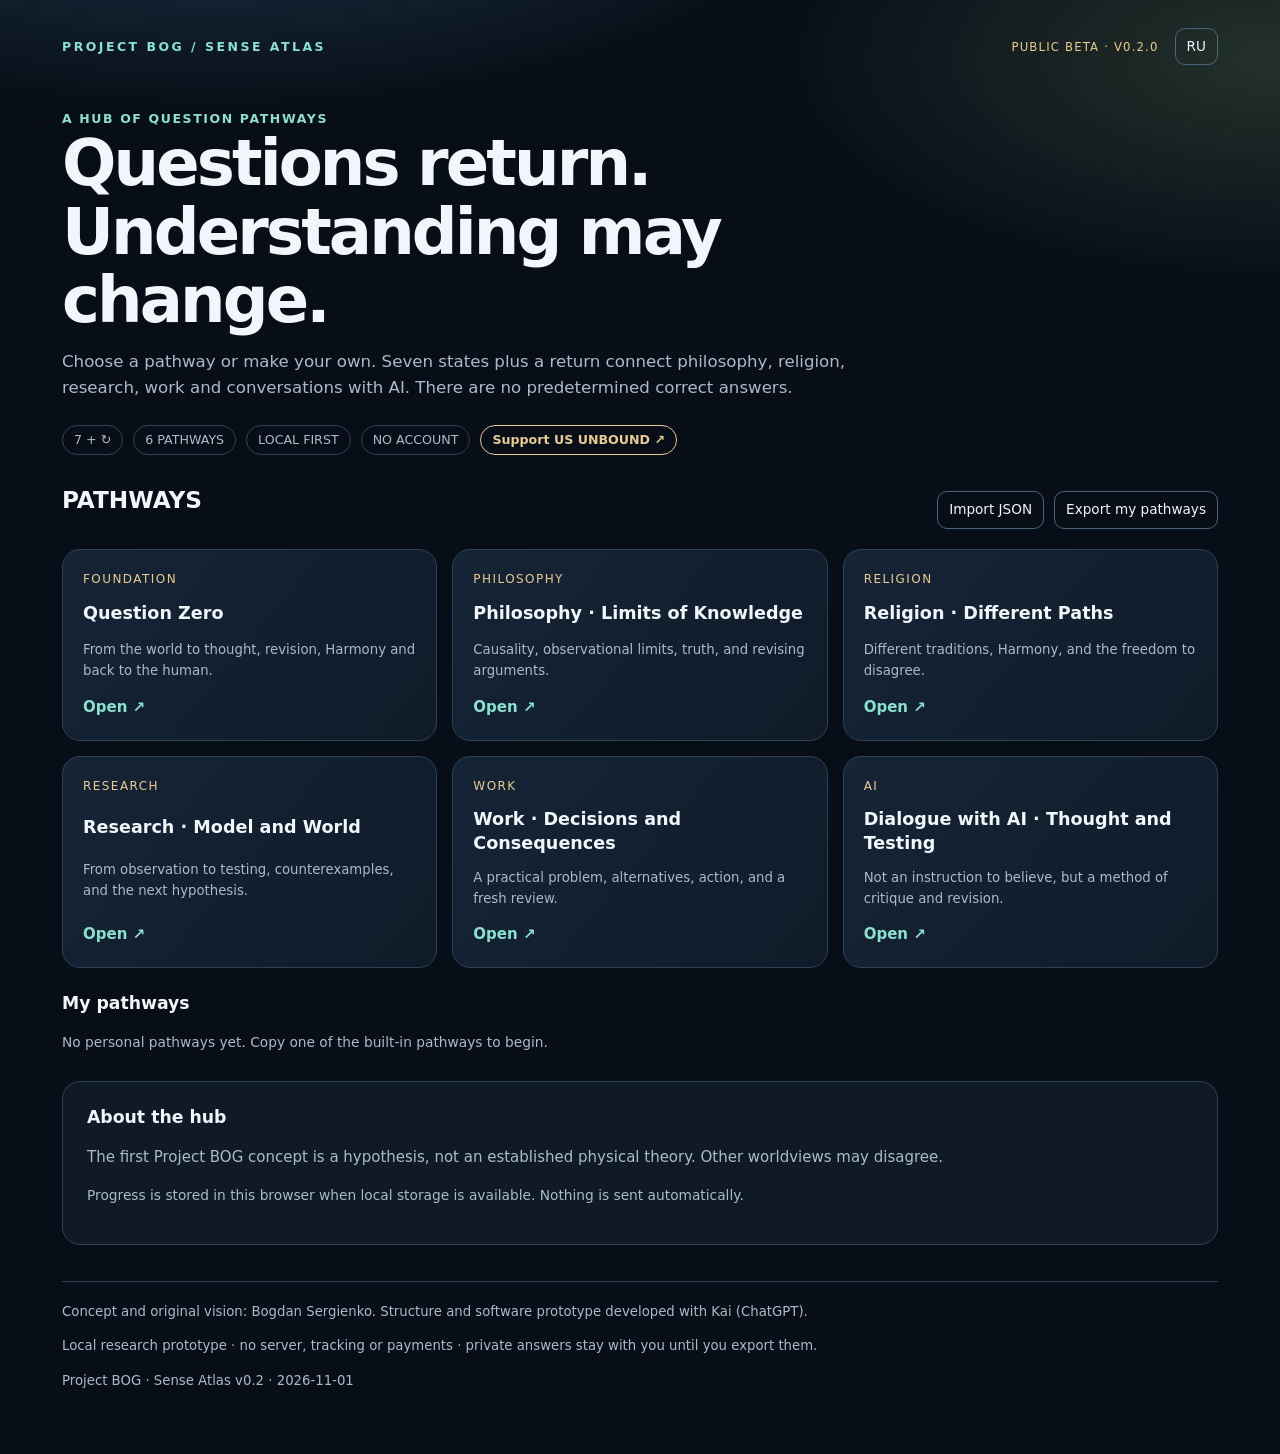
==== commit b8afe2ad: "Connect Sense Atlas to US UNBOUND Patreon launch" ====
--- a/index.html
+++ b/index.html
@@ -1,9 +1,9 @@
 <!doctype html><html lang="en"><head><meta charset="utf-8"><meta name="viewport" content="width=device-width, initial-scale=1"><meta name="color-scheme" content="dark"><meta name="description" content="Explore questions, revisit your answers, and build new paths of thought. Six free interactive routes: philosophy, research, faith, work and AI dialogue. No account or data collection."><meta property="og:type" content="website"><meta property="og:site_name" content="Project BOG"><meta property="og:title" content="Sense Atlas · Questions return. Understanding may change."><meta property="og:description" content="Six interactive thought paths. Challenge assumptions, revisit your answers, build your own route. Free and private in your browser."><title>Project BOG · Sense Atlas 0.2</title><style>
 :root{color-scheme:dark;--bg:#080e17;--panel:#111d2b;--panel2:#142437;--line:#2c4357;--text:#f0f6fb;--muted:#a9bbc9;--accent:#89e1ce;--gold:#eacb91;--danger:#e8a6ad;--radius:18px}
-*{box-sizing:border-box}html{scroll-behavior:smooth}body{margin:0;background:radial-gradient(ellipse 700px 300px at 17% -12%,#204056 0%,transparent 95%),radial-gradient(ellipse 560px 250px at 100% 4%,#24312b 0%,transparent 90%),var(--bg);color:var(--text);font:15px/1.58 system-ui,-apple-system,Segoe UI,Arial,sans-serif}button,input,textarea{font:inherit}button{cursor:pointer}button:focus-visible,input:focus-visible,textarea:focus-visible,a:focus-visible{outline:2px solid var(--gold);outline-offset:3px}a{color:var(--accent)}button:disabled{opacity:.4;cursor:not-allowed}h1,h2,h3,p{margin-top:0}h1{font-size:clamp(2.2rem,5.1vw,4rem);line-height:1.07;letter-spacing:-.045em;margin-bottom:14px}h2{font-size:1.45rem;line-height:1.3}h3{font-size:1.08rem;line-height:1.3}.wrap{max-width:1200px;margin:auto;padding:28px 22px 62px}.top{display:flex;align-items:center;justify-content:space-between;gap:18px;flex-wrap:wrap;margin-bottom:44px}.brand{font-size:.78rem;font-weight:800;letter-spacing:.2em;color:var(--accent)}.topright{display:flex;align-items:center;gap:16px}.mini{font-size:.73rem;letter-spacing:.1em;color:var(--gold);text-transform:uppercase}.hero{max-width:890px}.hero p{font-size:1.04rem;max-width:795px;color:var(--muted)}.underhero{display:flex;gap:10px;flex-wrap:wrap;margin:24px 0 30px}.pill{border:1px solid var(--line);color:var(--muted);padding:4px 11px;border-radius:99px;font-size:.79rem}.section-top{display:flex;justify-content:space-between;align-items:center;gap:12px;flex-wrap:wrap;margin:24px 0 14px}.eyebrow{font-size:.78rem;color:var(--accent);letter-spacing:.13em;text-transform:uppercase;font-weight:750}.routes{display:grid;grid-template-columns:repeat(3,minmax(0,1fr));gap:15px}.route{background:linear-gradient(130deg,#152436,#101b29);border:1px solid var(--line);border-radius:var(--radius);padding:20px;min-height:192px;display:flex;flex-direction:column;justify-content:space-between;gap:13px;text-align:left;color:var(--text)}.route:hover{border-color:var(--accent);transform:translateY(-1px)}.route .cat{font-size:.75rem;color:var(--gold);text-transform:uppercase;letter-spacing:.12em}.route strong{font-size:1.1rem;line-height:1.33}.route small{display:block;color:var(--muted);font-size:.83rem}.route .arrow{color:var(--accent);font-weight:bold}.panel{background:rgba(16,27,40,.95);border:1px solid var(--line);border-radius:var(--radius);padding:24px}.toolbar{display:flex;align-items:center;gap:10px;flex-wrap:wrap}.btn{border:0;border-radius:10px;background:var(--accent);color:#061a1a;font-weight:800;padding:11px 17px}.ghost,.light{border:1px solid #4a657c;border-radius:10px;background:transparent;color:var(--text);padding:10px 15px}.light{background:#1c2c3c}.smallbtn{padding:7px 11px;font-size:.85rem}.muted{color:var(--muted)}.hint{font-size:.86rem;color:var(--muted)}.layout{display:grid;grid-template-columns:minmax(0,1.75fr) minmax(270px,1fr);gap:16px;margin-top:17px}.question{font-size:clamp(1.24rem,2.8vw,1.85rem);line-height:1.34;font-weight:650;margin:24px 0}.choices{display:grid;gap:9px}.choice{border:1px solid #3d556b;border-radius:11px;background:#1b2a3d;text-align:left;color:var(--text);padding:13px 15px;min-height:50px}.choice:hover{border-color:var(--accent)}.choice.on{border-color:var(--accent);background:#153e38;box-shadow:inset 3px 0 var(--accent)}textarea,input{width:100%;border:1px solid #456079;border-radius:9px;background:#0b1725;color:var(--text);padding:10px 12px}textarea{min-height:84px;resize:vertical}.labels{font-size:.82rem;font-weight:700;color:var(--gold);margin:16px 0 8px}.stepbar{display:flex;gap:6px;margin:13px 0 8px}.stepbar span{flex:1;height:5px;background:#354354;border-radius:4px}.stepbar span.active{background:var(--accent)}.stepbar span.done{background:#809eaa}.controls{display:flex;gap:10px;justify-content:space-between;align-items:center;flex-wrap:wrap;margin-top:21px}.stack{display:flex;flex-direction:column;gap:9px}.looprow{padding:7px 12px;border-left:2px solid #446274;color:var(--muted);font-size:.91rem}.looprow.active{border-color:var(--accent);background:#17312e;color:var(--text)}.looprow b{color:var(--gold)}.source{border-top:1px solid var(--line);padding-top:15px;margin-top:17px}.source a{display:block;margin:8px 0;font-size:.85rem}.result{border:1px solid #427b70;background:#13322e;border-radius:12px;padding:16px;margin:14px 0}.result h3{margin-bottom:5px}.trace{padding-left:23px}.trace li{padding:7px 0;color:var(--muted)}.trace strong{color:var(--text)}.status{min-height:23px;color:var(--gold);margin-top:8px;font-size:.88rem}.foot{border-top:1px solid var(--line);margin-top:36px;padding-top:20px;color:var(--muted);font-size:.83rem}.sep{margin:28px 0;border:0;border-top:1px solid var(--line)}.modal{position:fixed;inset:0;background:rgba(0,0,0,.78);z-index:5;display:grid;place-items:center;padding:16px}.dialog{background:#122033;border:1px solid #476176;border-radius:16px;padding:22px;width:min(810px,100%);max-height:92vh;overflow:auto;box-shadow:0 30px 90px #0009}.editorGrid{display:grid;grid-template-columns:1fr 1fr;gap:13px}.field{display:block;font-size:.85rem;color:var(--muted);font-weight:700;margin-top:13px}.field textarea,.field input{margin-top:6px;font-weight:400}.editstep{border:1px solid var(--line);padding:13px;border-radius:10px;margin:14px 0}.editstep h3{color:var(--gold)}.hidden{display:none!important}.editorBtns{display:flex;justify-content:flex-end;gap:10px;margin-top:17px;flex-wrap:wrap}.exporttxt{white-space:pre-wrap;overflow-wrap:anywhere;max-height:35vh;min-height:130px}.badge{display:inline-block;background:#1a3334;color:var(--accent);padding:2px 8px;border-radius:8px;font-size:.7rem}.focus{outline:1px solid var(--accent)}@media(max-width:870px){.routes{grid-template-columns:repeat(2,minmax(0,1fr))}.layout{grid-template-columns:1fr}}@media(max-width:540px){.wrap{padding:18px 12px 38px}.top{margin-bottom:28px}.topright{gap:7px}.routes{grid-template-columns:1fr}.route{min-height:145px}.panel{padding:17px}.editorGrid{grid-template-columns:1fr}.dialog{padding:14px}}@media(prefers-reduced-motion:reduce){html{scroll-behavior:auto}.route:hover{transform:none}}
+*{box-sizing:border-box}html{scroll-behavior:smooth}body{margin:0;background:radial-gradient(ellipse 700px 300px at 17% -12%,#204056 0%,transparent 95%),radial-gradient(ellipse 560px 250px at 100% 4%,#24312b 0%,transparent 90%),var(--bg);color:var(--text);font:15px/1.58 system-ui,-apple-system,Segoe UI,Arial,sans-serif}button,input,textarea{font:inherit}button{cursor:pointer}button:focus-visible,input:focus-visible,textarea:focus-visible,a:focus-visible{outline:2px solid var(--gold);outline-offset:3px}a{color:var(--accent)}button:disabled{opacity:.4;cursor:not-allowed}h1,h2,h3,p{margin-top:0}h1{font-size:clamp(2.2rem,5.1vw,4rem);line-height:1.07;letter-spacing:-.045em;margin-bottom:14px}h2{font-size:1.45rem;line-height:1.3}h3{font-size:1.08rem;line-height:1.3}.wrap{max-width:1200px;margin:auto;padding:28px 22px 62px}.top{display:flex;align-items:center;justify-content:space-between;gap:18px;flex-wrap:wrap;margin-bottom:44px}.brand{font-size:.78rem;font-weight:800;letter-spacing:.2em;color:var(--accent)}.topright{display:flex;align-items:center;gap:16px}.mini{font-size:.73rem;letter-spacing:.1em;color:var(--gold);text-transform:uppercase}.hero{max-width:890px}.hero p{font-size:1.04rem;max-width:795px;color:var(--muted)}.underhero{display:flex;gap:10px;flex-wrap:wrap;margin:24px 0 30px}.pill{border:1px solid var(--line);color:var(--muted);padding:4px 11px;border-radius:99px;font-size:.79rem}.support-pill{border-color:var(--gold);color:var(--gold);text-decoration:none;font-weight:700}.support-pill:hover{background:#312a27}.section-top{display:flex;justify-content:space-between;align-items:center;gap:12px;flex-wrap:wrap;margin:24px 0 14px}.eyebrow{font-size:.78rem;color:var(--accent);letter-spacing:.13em;text-transform:uppercase;font-weight:750}.routes{display:grid;grid-template-columns:repeat(3,minmax(0,1fr));gap:15px}.route{background:linear-gradient(130deg,#152436,#101b29);border:1px solid var(--line);border-radius:var(--radius);padding:20px;min-height:192px;display:flex;flex-direction:column;justify-content:space-between;gap:13px;text-align:left;color:var(--text)}.route:hover{border-color:var(--accent);transform:translateY(-1px)}.route .cat{font-size:.75rem;color:var(--gold);text-transform:uppercase;letter-spacing:.12em}.route strong{font-size:1.1rem;line-height:1.33}.route small{display:block;color:var(--muted);font-size:.83rem}.route .arrow{color:var(--accent);font-weight:bold}.panel{background:rgba(16,27,40,.95);border:1px solid var(--line);border-radius:var(--radius);padding:24px}.toolbar{display:flex;align-items:center;gap:10px;flex-wrap:wrap}.btn{border:0;border-radius:10px;background:var(--accent);color:#061a1a;font-weight:800;padding:11px 17px}.ghost,.light{border:1px solid #4a657c;border-radius:10px;background:transparent;color:var(--text);padding:10px 15px}.light{background:#1c2c3c}.smallbtn{padding:7px 11px;font-size:.85rem}.muted{color:var(--muted)}.hint{font-size:.86rem;color:var(--muted)}.layout{display:grid;grid-template-columns:minmax(0,1.75fr) minmax(270px,1fr);gap:16px;margin-top:17px}.question{font-size:clamp(1.24rem,2.8vw,1.85rem);line-height:1.34;font-weight:650;margin:24px 0}.choices{display:grid;gap:9px}.choice{border:1px solid #3d556b;border-radius:11px;background:#1b2a3d;text-align:left;color:var(--text);padding:13px 15px;min-height:50px}.choice:hover{border-color:var(--accent)}.choice.on{border-color:var(--accent);background:#153e38;box-shadow:inset 3px 0 var(--accent)}textarea,input{width:100%;border:1px solid #456079;border-radius:9px;background:#0b1725;color:var(--text);padding:10px 12px}textarea{min-height:84px;resize:vertical}.labels{font-size:.82rem;font-weight:700;color:var(--gold);margin:16px 0 8px}.stepbar{display:flex;gap:6px;margin:13px 0 8px}.stepbar span{flex:1;height:5px;background:#354354;border-radius:4px}.stepbar span.active{background:var(--accent)}.stepbar span.done{background:#809eaa}.controls{display:flex;gap:10px;justify-content:space-between;align-items:center;flex-wrap:wrap;margin-top:21px}.stack{display:flex;flex-direction:column;gap:9px}.looprow{padding:7px 12px;border-left:2px solid #446274;color:var(--muted);font-size:.91rem}.looprow.active{border-color:var(--accent);background:#17312e;color:var(--text)}.looprow b{color:var(--gold)}.source{border-top:1px solid var(--line);padding-top:15px;margin-top:17px}.source a{display:block;margin:8px 0;font-size:.85rem}.result{border:1px solid #427b70;background:#13322e;border-radius:12px;padding:16px;margin:14px 0}.result h3{margin-bottom:5px}.trace{padding-left:23px}.trace li{padding:7px 0;color:var(--muted)}.trace strong{color:var(--text)}.status{min-height:23px;color:var(--gold);margin-top:8px;font-size:.88rem}.foot{border-top:1px solid var(--line);margin-top:36px;padding-top:20px;color:var(--muted);font-size:.83rem}.sep{margin:28px 0;border:0;border-top:1px solid var(--line)}.modal{position:fixed;inset:0;background:rgba(0,0,0,.78);z-index:5;display:grid;place-items:center;padding:16px}.dialog{background:#122033;border:1px solid #476176;border-radius:16px;padding:22px;width:min(810px,100%);max-height:92vh;overflow:auto;box-shadow:0 30px 90px #0009}.editorGrid{display:grid;grid-template-columns:1fr 1fr;gap:13px}.field{display:block;font-size:.85rem;color:var(--muted);font-weight:700;margin-top:13px}.field textarea,.field input{margin-top:6px;font-weight:400}.editstep{border:1px solid var(--line);padding:13px;border-radius:10px;margin:14px 0}.editstep h3{color:var(--gold)}.hidden{display:none!important}.editorBtns{display:flex;justify-content:flex-end;gap:10px;margin-top:17px;flex-wrap:wrap}.exporttxt{white-space:pre-wrap;overflow-wrap:anywhere;max-height:35vh;min-height:130px}.badge{display:inline-block;background:#1a3334;color:var(--accent);padding:2px 8px;border-radius:8px;font-size:.7rem}.focus{outline:1px solid var(--accent)}@media(max-width:870px){.routes{grid-template-columns:repeat(2,minmax(0,1fr))}.layout{grid-template-columns:1fr}}@media(max-width:540px){.wrap{padding:18px 12px 38px}.top{margin-bottom:28px}.topright{gap:7px}.routes{grid-template-columns:1fr}.route{min-height:145px}.panel{padding:17px}.editorGrid{grid-template-columns:1fr}.dialog{padding:14px}}@media(prefers-reduced-motion:reduce){html{scroll-behavior:auto}.route:hover{transform:none}}
 </style></head><body>
 <main class="wrap"><header class="top"><div class="brand" id="brand"></div><div class="topright"><span class="mini" id="private"></span><button type="button" id="lang" class="ghost smallbtn" aria-label="Switch language">EN</button></div></header>
-<section class="hero"><div class="eyebrow" id="subtitle"></div><h1 id="topline"></h1><p id="lede"></p><div class="underhero"><span class="pill">7 + ↻</span><span class="pill">6 PATHWAYS</span><span class="pill">LOCAL FIRST</span><span class="pill">NO ACCOUNT</span></div></section>
+<section class="hero"><div class="eyebrow" id="subtitle"></div><h1 id="topline"></h1><p id="lede"></p><div class="underhero"><span class="pill">7 + ↻</span><span class="pill">6 PATHWAYS</span><span class="pill">LOCAL FIRST</span><span class="pill">NO ACCOUNT</span><a class="pill support-pill" id="patreonSupport" href="https://www.patreon.com/usunbound" target="_blank" rel="noopener noreferrer">Support US UNBOUND ↗</a></div></section>
 <section id="hub"><div class="section-top"><h2 id="topicsHeading"></h2><div class="toolbar"><button class="ghost smallbtn" id="importBtn" type="button"></button><button class="ghost smallbtn" id="exportBtn" type="button"></button></div></div><div id="routes" class="routes"></div><div class="section-top"><div><h3 id="copiesHeading"></h3><p class="hint" id="noCustom"></p></div></div><div class="panel"><h3 id="about"></h3><p class="muted" id="aboutText"></p><p class="hint" id="storage"></p></div></section>
 <section id="play" class="hidden"><div class="toolbar"><button class="ghost smallbtn" id="hubBtn" type="button"></button><span class="badge" id="topicCat"></span><button class="ghost smallbtn" id="cloneBtn" type="button"></button><button class="ghost smallbtn hidden" id="editBtn" type="button"></button></div><div class="section-top"><div><h2 id="topicTitle" style="margin-bottom:4px"></h2><p id="topicDesc" class="muted"></p></div></div>
 <div class="layout"><article class="panel" id="activePanel"><div class="eyebrow" id="stepCount"></div><div class="stepbar" id="stepbar" aria-label="Pathway progress"></div><h3 id="anchor"></h3><p class="question" id="question"></p><div class="choices" id="choices"></div><label for="ownText" class="field" id="ownLabel"></label><textarea id="ownText" maxlength="2000"></textarea><div class="toolbar" style="margin-top:9px"><button id="saveOwn" class="light smallbtn" type="button"></button></div><div class="controls"><button id="back" class="ghost" type="button"></button><button id="next" class="btn" type="button"></button></div><div id="result" aria-live="polite"></div><div id="playStatus" class="status" role="status"></div></article><aside class="panel"><div class="eyebrow" id="routeStructure"></div><div id="loop"></div><div class="source"><div class="eyebrow" id="sourcesTitle"></div><a href="https://doi.org/10.5281/zenodo.23807064" target="_blank" rel="noopener noreferrer" id="source1"></a><a href="https://doi.org/10.5281/zenodo.23809741" target="_blank" rel="noopener noreferrer" id="source2"></a><a href="https://doi.org/10.5281/zenodo.23813799" target="_blank" rel="noopener noreferrer" id="source3"></a><a href="https://www.religiousforums.com/threads/if-a-world-can-break-its-own-rules-and-still-preserve-order-what-do-we-call-harmony.299128/" target="_blank" rel="noopener noreferrer" id="source4"></a></div><div class="source hint" id="limits"></div></aside></div></section>
@@ -22,7 +22,7 @@
 function load(){try{let v=JSON.parse(localStorage.getItem(KEY)||'{}');localeExplicit=v.localeExplicit===true;lang=localeExplicit&&v.lang==='ru'?'ru':'en';custom=Array.isArray(v.custom)?v.custom.filter(validate).slice(0,40):[];active=typeof v.active==='string'&&[...BASE,...custom].some(x=>x.id===v.active)?v.active:'zero';responses=Array.isArray(v.responses)?v.responses.slice(0,8).map((r,i)=>normalizeResponse(r,i)).filter(Boolean):[];progress=v.progress&&typeof v.progress==='object'&&!Array.isArray(v.progress)?v.progress:{};index=Math.max(0,Math.min(8,Number.isInteger(v.index)?v.index:0));if(index>responses.length)index=responses.length;screen=v.screen==='play'?'play':'hub';savedRuns=Array.isArray(v.savedRuns)?v.savedRuns.slice(-10):[];}catch(e){/* storage may be blocked on file:// */}}
 function normalizeResponse(r,i){if(r&&r.kind==='custom'&&typeof r.text==='string')return {kind:'custom',text:safe(r.text,2000)};if(r&&r.kind==='option'&&Number.isInteger(r.index)&&r.index>=0&&r.index<4)return {kind:'option',index:r.index};return null}
 function validate(p){if(!p||typeof p!=='object'||p.custom!==true||typeof p.id!=='string'||typeof p.locale!=='string'||!p.content||typeof p.content!=='object')return false;let c=p.content;if(typeof c.title!=='string'||c.title.length>130||typeof c.desc!=='string'||c.desc.length>400||!Array.isArray(c.steps)||c.steps.length!==8)return false;return c.steps.every(s=>s&&typeof s.anchor==='string'&&s.anchor.length<=60&&typeof s.question==='string'&&s.question.length<=500&&Array.isArray(s.options)&&s.options.length>=2&&s.options.length<=4&&s.options.every(o=>typeof o==='string'&&o.length<=240));}
-function renderShell(){let l=L();document.documentElement.lang=lang;for(let [id,v] of [['brand',l.eyebrow],['private',l.private],['subtitle',l.subtitle],['topline',l.topline],['lede',l.lede],['topicsHeading',l.topics],['importBtn',l.importPacks],['exportBtn',l.exportPacks],['copiesHeading',l.copies],['noCustom',custom.length?'':l.noCustom],['about',l.about],['aboutText',l.transparency],['storage',storageAvailable?l.storage:l.storageBlocked],['hubBtn',l.hub],['cloneBtn',l.new],['editBtn',l.edit],['routeStructure',l.topics],['sourcesTitle',l.linked],['limits',l.transparency],['attribution',l.attribution],['footer',l.footer],['source1',l.source1],['source2',l.source2],['source3',l.source3],['source4',l.source4]])text(id,v);text('lang',lang==='ru'?'EN':'RU');el('hub').classList.toggle('hidden',screen!=='hub');el('play').classList.toggle('hidden',screen!=='play');if(screen==='hub')drawHub();else drawPlay()}
+function renderShell(){let l=L();document.documentElement.lang=lang;for(let [id,v] of [['brand',l.eyebrow],['private',l.private],['subtitle',l.subtitle],['topline',l.topline],['lede',l.lede],['topicsHeading',l.topics],['importBtn',l.importPacks],['exportBtn',l.exportPacks],['copiesHeading',l.copies],['noCustom',custom.length?'':l.noCustom],['about',l.about],['aboutText',l.transparency],['storage',storageAvailable?l.storage:l.storageBlocked],['hubBtn',l.hub],['cloneBtn',l.new],['editBtn',l.edit],['routeStructure',l.topics],['sourcesTitle',l.linked],['limits',l.transparency],['attribution',l.attribution],['footer',l.footer],['source1',l.source1],['source2',l.source2],['source3',l.source3],['source4',l.source4]])text(id,v);text('lang',lang==='ru'?'EN':'RU');text('patreonSupport',lang==='ru'?'Поддержать US UNBOUND ↗':'Support US UNBOUND ↗');el('hub').classList.toggle('hidden',screen!=='hub');el('play').classList.toggle('hidden',screen!=='play');if(screen==='hub')drawHub();else drawPlay()}
 function drawHub(){el('routes').replaceChildren();for(let p of [...BASE,...custom]){let c=content(p),b=make('button','route');b.type='button';b.dataset.route=p.id;let a=make('span','cat',p.custom?L().category.custom:L().category[p.category]||p.category),h=make('strong','',c.title),d=make('small','',c.desc),arrow=make('span','arrow',lang==='ru'?'Открыть ↗':'Open ↗');b.append(a,h,d,arrow);el('routes').appendChild(b)}}
 function openRoute(id){active=id;const prior=progress[id];index=prior&&Number.isInteger(prior.index)?Math.max(0,Math.min(8,prior.index)):0;responses=prior&&Array.isArray(prior.responses)?prior.responses.slice(0,8).map((r,i)=>normalizeResponse(r,i)).filter(Boolean):[];if(index>responses.length)index=responses.length;screen='play';savedStatus='';store();renderShell();el('play').scrollIntoView({block:'start'});}
 function drawPlay(){let l=L(),p=route(),c=content(p);text('topicCat',p.custom?l.category.custom:l.category[p.category]);text('topicTitle',c.title);text('topicDesc',c.desc);el('editBtn').classList.toggle('hidden',!isCustom());let loop=el('loop');loop.replaceChildren();c.steps.forEach((s,i)=>{let n=make('div','looprow'+(i===index?' active':''),(i===7?'↻ ':`${i+1} · `)+s.anchor);loop.appendChild(n)});el('stepbar').replaceChildren();for(let i=0;i<8;i++)el('stepbar').appendChild(make('span',i===index?'active':i<index?'done':''));text('back',l.back);el('back').disabled=index===0;el('ownText').classList.toggle('hidden',index===8);el('saveOwn').classList.toggle('hidden',index===8);el('ownLabel').classList.toggle('hidden',index===8);if(index===8){drawResult();return}let s=c.steps[index];text('stepCount',`${l.progress} ${index+1} / 8`);text('anchor',s.anchor);text('question',s.question);text('ownLabel',l.own);el('ownText').placeholder=l.ownPlace;el('ownText').value=responses[index]?.kind==='custom'?responses[index].text:'';text('saveOwn',l.saveOwn);text('next',index===7?l.close:l.next);el('next').disabled=!responses[index];let box=el('choices');box.replaceChildren();s.options.forEach((o,i)=>{let b=make('button','choice'+(responses[index]?.kind==='option'&&responses[index].index===i?' on':''),o);b.type='button';b.dataset.choice=i;b.setAttribute('aria-pressed',responses[index]?.kind==='option'&&responses[index].index===i?'true':'false');box.appendChild(b)});el('result').replaceChildren();text('playStatus',savedStatus);}
